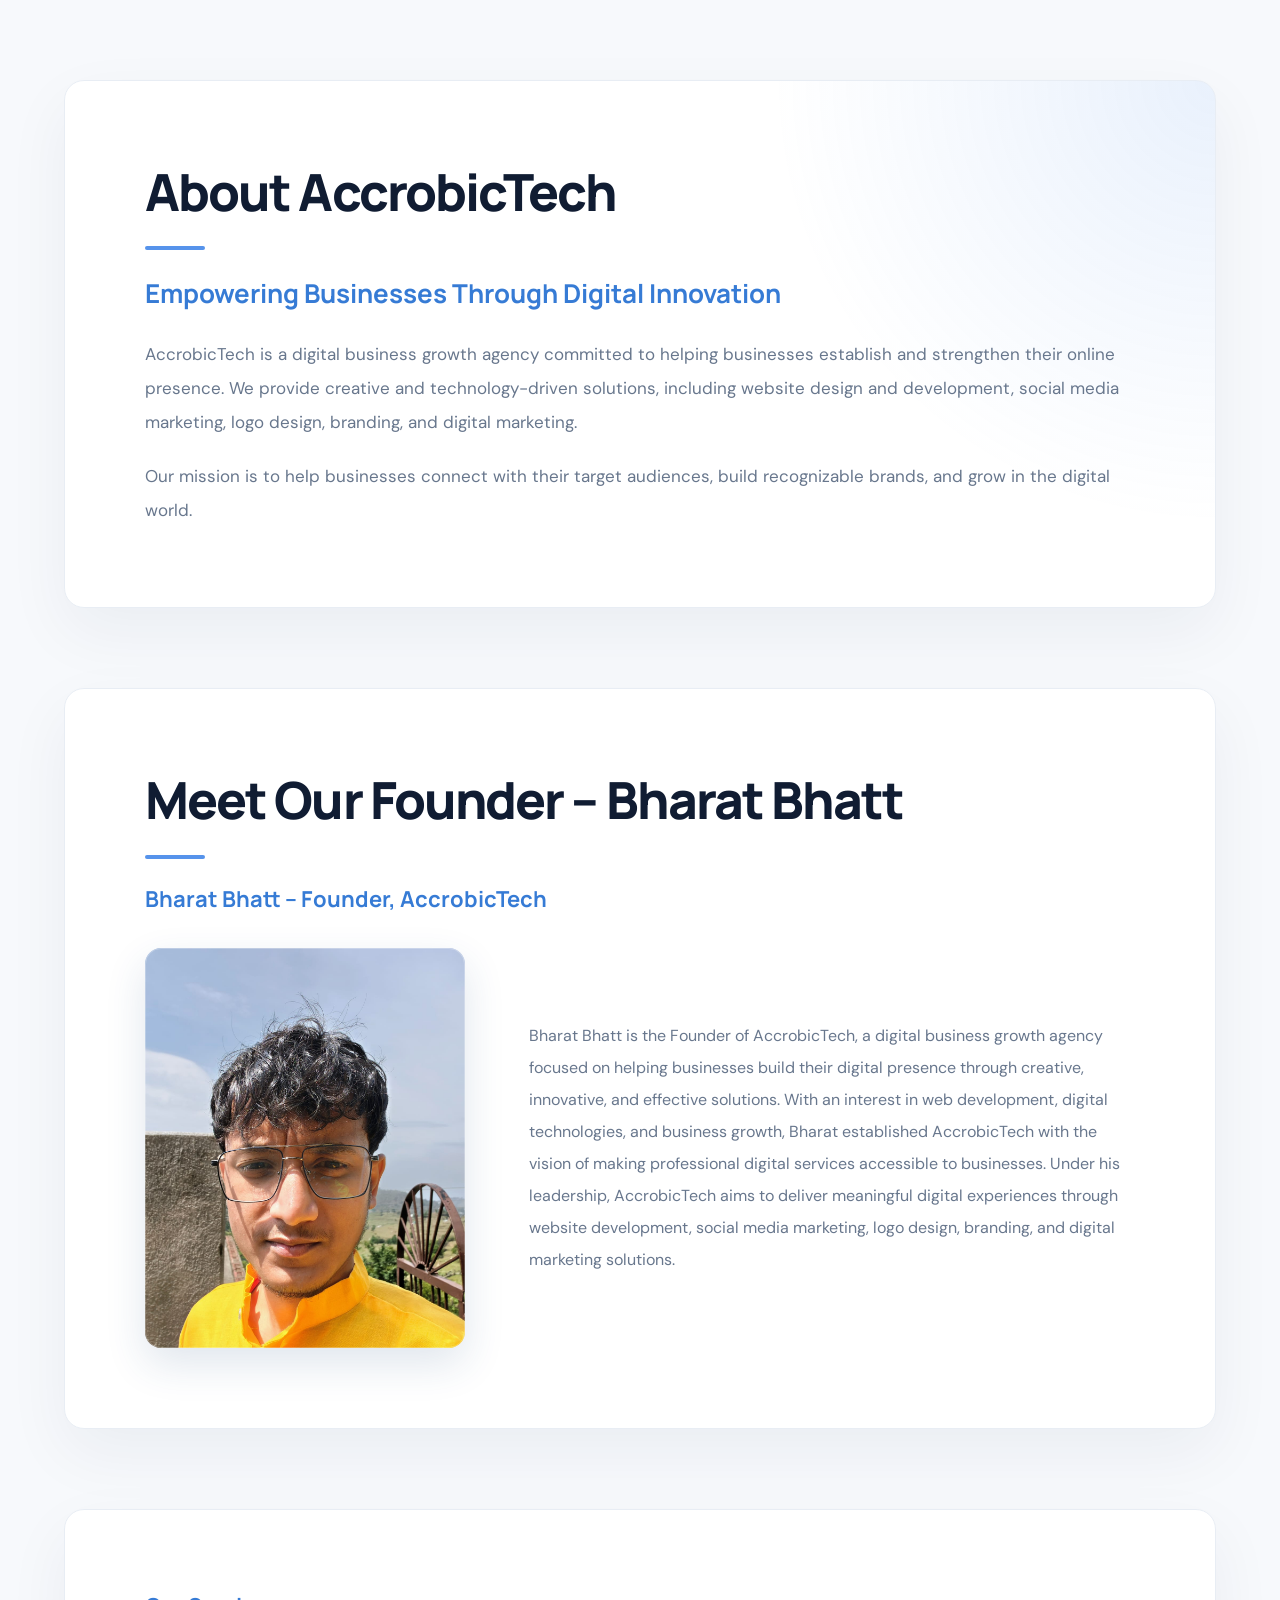
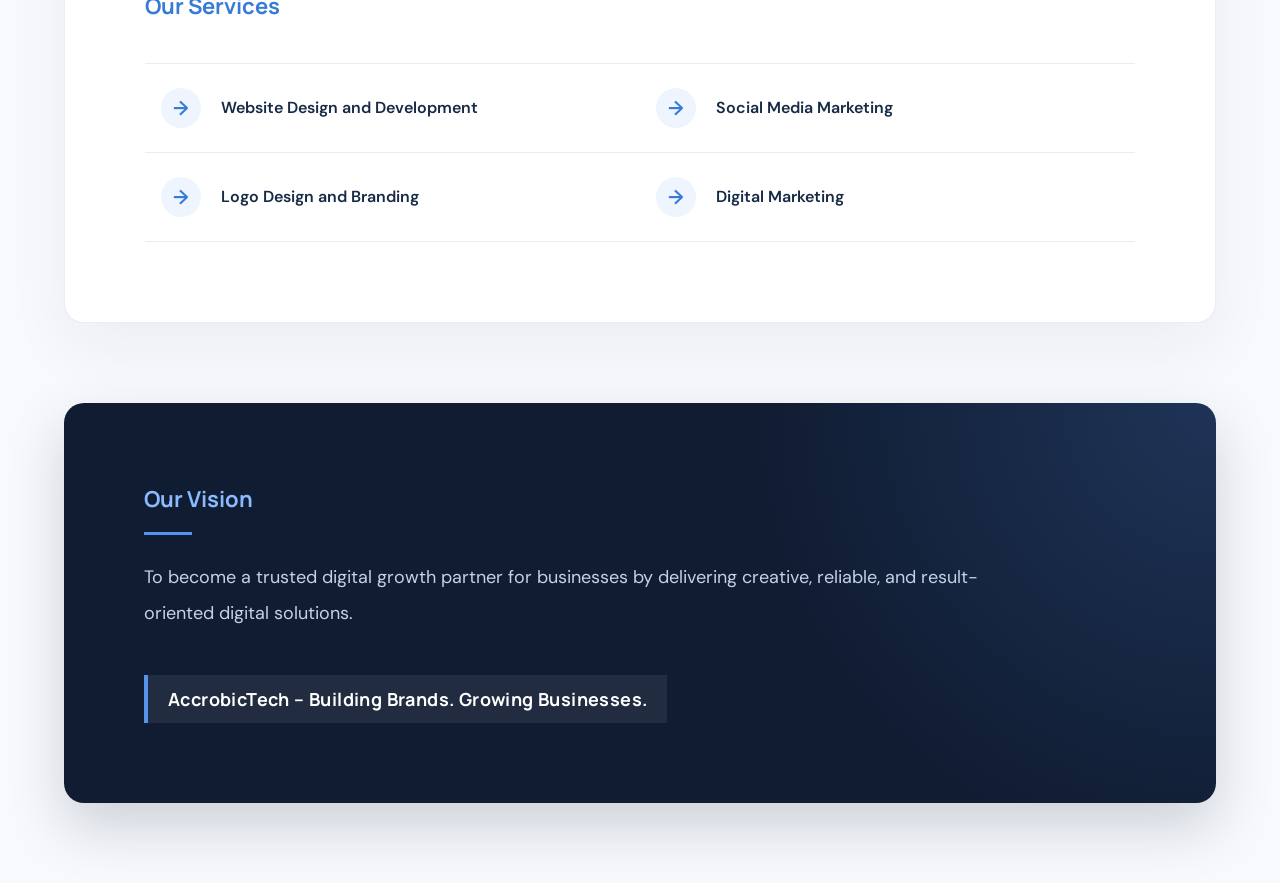
==== about.html @ ff1cafbf "go" ====
<!DOCTYPE html>
<html lang="en">

<head>
    <link rel="stylesheet" href="styles.css">
    <meta charset="UTF-8">
    <meta name="viewport" content="width=device-width, initial-scale=1.0">
    <title>About AccrobicTech | Founder Bharat Bhatt</title>

    <!-- SEO Meta Description -->
    <meta name="description"
        content="Learn about AccrobicTech, founded by Bharat Bhatt. We provide website design and development, social media marketing, logo design, branding and digital marketing services.">

    <!-- SEO Keywords -->
    <meta name="keywords"
        content="AccrobicTech, AccrobicTech Solutions, AccrobicTech Founder, Bharat Bhatt, Digital Marketing Agency, Website Designing, Social Media Marketing, Logo Design, Branding">

    <!-- Author -->
    <meta name="author" content="Bharat Bhatt">

    <!-- Canonical URL -->
    <link rel="canonical"
        href="https://www.accrobictech.in/about-us">

    <!-- Open Graph SEO -->
    <meta property="og:type" content="website">
    <meta property="og:title"
        content="About AccrobicTech | Founder Bharat Bhatt">
    <meta property="og:description"
        content="Discover AccrobicTech, a digital business growth agency founded by Bharat Bhatt.">
    <meta property="og:url"
        content="https://www.accrobictech.in/about-us">
    <meta property="og:site_name" content="AccrobicTech">
    <meta property="og:image"
        content="https://www.accrobictech.in/founders/bharat%20bhatt.jpeg">

    <!-- Google Fonts -->
    <link rel="preconnect" href="https://fonts.googleapis.com">
    <link rel="preconnect" href="https://fonts.gstatic.com" crossorigin>

    <!-- CSS -->
    <link rel="stylesheet" href="styles.css">

    <!-- Organization and Founder Structured Data -->
    <script type="application/ld+json">
    {
      "@context": "https://schema.org",
      "@graph": [
        {
          "@type": "Organization",
          "@id": "https://www.accrobictech.in/#organization",
          "name": "AccrobicTech",
          "url": "https://www.accrobictech.in/",
          "description": "AccrobicTech is a digital business growth agency offering website design and development, social media marketing, logo design, branding and digital marketing services.",
          "founder": {
            "@id": "https://www.accrobictech.in/about-us#bharat-bhatt"
          }
        },
        {
          "@type": "Person",
          "@id": "https://www.accrobictech.in/about-us#bharat-bhatt",
          "name": "Bharat Bhatt",
          "jobTitle": "Founder",
          "image": "https://www.accrobictech.in/founders/bharat%20bhatt.jpeg",
          "worksFor": {
            "@id": "https://www.accrobictech.in/#organization"
          },
          "url": "https://www.accrobictech.in/about-us"
        }
      ]
    }
    </script>
</head>

<body>
<section class="about-section" id="about">
    <div class="ab_acc">
        <h1>About AccrobicTech</h1>
        <h3>Empowering Businesses Through Digital Innovation</h3>
        <p>AccrobicTech is a digital business growth agency committed to helping businesses establish and strengthen
            their online presence. We provide creative and technology-driven solutions, including website design and
            development, social media marketing, logo design, branding, and digital marketing.</p>

           <p> Our mission is to help businesses connect with their target audiences, build recognizable brands, and grow
            in the digital world.</p>

    </div>
    <div class="ab_acc">
        <h1>Meet Our Founder – Bharat Bhatt</h1>
        <h3>Bharat Bhatt – Founder, AccrobicTech</h3>
        <div class="founder_img">
            <img src="founders/bharat bhatt.jpeg" alt="Bharat Bhatt">
        </div>
        <p>Bharat Bhatt is the Founder of AccrobicTech, a digital business growth agency focused on helping businesses
            build their digital presence through creative, innovative, and effective solutions.

            With an interest in web development, digital technologies, and business growth, Bharat established
            AccrobicTech with the vision of making professional digital services accessible to businesses.

            Under his leadership, AccrobicTech aims to deliver meaningful digital experiences through website
            development, social media marketing, logo design, branding, and digital marketing solutions.</p>
    </div>
    <div class="ab_acc">
        <h3>Our Services</h3>
        <ul>
            <li>Website Design and Development</li>
            <li>Social Media Marketing</li>
            <li>Logo Design and Branding</li>
            <li>Digital Marketing</li>
        </ul>
    </div>
    <div class="ab_acc">
        <h3>Our Vision</h3>
        <p>To become a trusted digital growth partner for businesses by delivering creative, reliable, and
            result-oriented digital solutions.</p>
        <strong>AccrobicTech – Building Brands. Growing Businesses.</strong>
    </div>
</section>
</body>

</html>
---- styles.css ----
/* ==========================================
   ACCROBIC TECH | PREMIUM ABOUT PAGE
   Brand Identity: #5693eb
========================================== */

@import url('https://fonts.googleapis.com/css2?family=DM+Sans:wght@400;500;600;700;800&family=Manrope:wght@400;500;600;700;800&display=swap');

:root {
    --brand: #5693eb;
    --brand-dark: #367bd5;
    --brand-soft: #eef5ff;

    --navy: #101c32;
    --heading: #172a45;
    --body: #68778d;

    --white: #ffffff;
    --surface: #f7f9fc;
    --border: #e8edf4;

    --shadow: 0 1.5rem 4rem rgba(16, 35, 65, 0.055);
}

* {
    margin: 0;
    padding: 0;
    box-sizing: border-box;
}

body {
    font-family: 'DM Sans', sans-serif;
    background: var(--surface);
    color: var(--heading);
    overflow-x: hidden;
}

/* ==========================================
   COMMON SECTION
========================================== */

.ab_acc {
    width: min(76rem, 90%);
    margin: 5rem auto;
    padding: 5rem;
    position: relative;
    background: var(--white);
    border: 0.0625rem solid var(--border);
    border-radius: 1.25rem;
    box-shadow: var(--shadow);
    overflow: hidden;

    animation: reveal 0.8s ease both;
}

/* ==========================================
   HEADINGS
========================================== */

.ab_acc h1 {
    font-family: 'Manrope', sans-serif;
    font-size: clamp(2rem, 4vw, 3.25rem);
    font-weight: 800;
    line-height: 1.2;
    letter-spacing: -0.12rem;
    color: var(--navy);
    margin-bottom: 1.5rem;
}

.ab_acc h1::after {
    content: "";
    display: block;
    width: 3.75rem;
    height: 0.25rem;
    margin-top: 1.5rem;
    background: var(--brand);
    border-radius: 2rem;
}

.ab_acc h3 {
    font-family: 'Manrope', sans-serif;
    font-size: 1.375rem;
    font-weight: 700;
    color: var(--brand-dark);
    line-height: 1.5;
    margin-bottom: 1.5rem;
}

/* ==========================================
   PARAGRAPHS
========================================== */

.ab_acc p {
    max-width: 64rem;
    font-size: 1.0625rem;
    line-height: 2;
    font-weight: 400;
    color: var(--body);
    margin-bottom: 1.25rem;
}

/* ==========================================
   ABOUT INTRO SECTION
========================================== */

.ab_acc:first-of-type {
    background:
        radial-gradient(
            circle at 100% 0%,
            rgba(86, 147, 235, 0.13),
            transparent 35%
        ),
        var(--white);
}

.ab_acc:first-of-type h3 {
    font-size: 1.625rem;
    max-width: 40rem;
    color: var(--brand-dark);
}

.ab_acc:first-of-type p:last-child {
    margin-bottom: 0;
}

/* ==========================================
   FOUNDER SECTION
========================================== */

.ab_acc:has(.founder_img) {
    display: grid;
    grid-template-columns: 20rem 1fr;
    column-gap: 4rem;
    align-items: center;
}

.ab_acc:has(.founder_img) h1,
.ab_acc:has(.founder_img) h3 {
    grid-column: 1 / -1;
}

.ab_acc:has(.founder_img) h3 {
    margin-bottom: 2rem;
}

/* Founder image */

.founder_img {
    width: 100%;
    height: 25rem;
    position: relative;
    margin: 0;
    overflow: hidden;

    border-radius: 1rem;
    background: var(--brand-soft);
    box-shadow: 0 1rem 2.5rem rgba(36, 75, 130, 0.14);
}

.founder_img::after {
    content: "";
    position: absolute;
    inset: 0;
    border: 0.0625rem solid rgba(255, 255, 255, 0.25);
    border-radius: inherit;
    pointer-events: none;
}

.founder_img img {
    width: 100%;
    height: 100%;
    display: block;
    object-fit: cover;
    object-position: center top;
    transition: transform 0.7s ease;
}

.founder_img:hover img {
    transform: scale(1.05);
}

/* Founder biography */

.ab_acc:has(.founder_img) p {
    margin: 0;
    font-size: 1rem;
    line-height: 2;
}

/* ==========================================
   SERVICES SECTION
========================================== */

.ab_acc:has(ul) {
    background: var(--white);
}

.ab_acc ul {
    display: grid;
    grid-template-columns: repeat(2, minmax(0, 1fr));
    gap: 0;
    list-style: none;
    margin-top: 2.5rem;
    border-top: 0.0625rem solid var(--border);
}

.ab_acc ul li {
    min-height: 5.5rem;
    padding: 1.5rem 1rem;

    display: flex;
    align-items: center;
    gap: 1.25rem;

    border-bottom: 0.0625rem solid var(--border);

    font-size: 1rem;
    font-weight: 600;
    color: var(--heading);

    transition: 0.3s ease;
}

.ab_acc ul li::before {
    content: "→";
    width: 2.5rem;
    height: 2.5rem;
    min-width: 2.5rem;

    display: grid;
    place-items: center;

    color: var(--brand-dark);
    background: var(--brand-soft);
    border-radius: 50%;

    font-size: 1.25rem;
    transition: 0.3s ease;
}

.ab_acc ul li:hover {
    color: var(--brand-dark);
    padding-left: 1.5rem;
}

.ab_acc ul li:hover::before {
    background: var(--brand);
    color: var(--white);
    transform: rotate(-45deg);
}

/* ==========================================
   VISION SECTION
========================================== */

.ab_acc:last-of-type {
    background:
        radial-gradient(
            circle at 100% 0%,
            rgba(86, 147, 235, 0.2),
            transparent 38%
        ),
        var(--navy);

    border: none;
    box-shadow: 0 1.5rem 3.5rem rgba(16, 28, 50, 0.18);
}

.ab_acc:last-of-type h3 {
    color: #8cbaff;
}

.ab_acc:last-of-type h3::after {
    content: "";
    display: block;
    width: 3rem;
    height: 0.1875rem;
    background: var(--brand);
    margin-top: 1rem;
}

.ab_acc:last-of-type p {
    color: #c5d2e5;
    font-size: 1.125rem;
    max-width: 55rem;
}

.ab_acc:last-of-type strong {
    display: inline-block;
    margin-top: 1.5rem;

    color: var(--white);
    font-family: 'Manrope', sans-serif;
    font-size: 1.125rem;
    font-weight: 700;
    letter-spacing: 0.025rem;

    border-left: 0.25rem solid var(--brand);
    padding: 0.75rem 1.25rem;
    background: rgba(255, 255, 255, 0.07);
}

/* ==========================================
   ANIMATION
========================================== */

@keyframes reveal {
    from {
        opacity: 0;
        transform: translateY(1.5rem);
    }

    to {
        opacity: 1;
        transform: translateY(0);
    }
}

/* ==========================================
   TABLET
========================================== */

@media (max-width: 64rem) {

    .ab_acc {
        padding: 3.5rem;
        margin: 3.5rem auto;
    }

    .ab_acc:has(.founder_img) {
        grid-template-columns: 16rem 1fr;
        gap: 2.5rem;
    }

    .founder_img {
        height: 22rem;
    }
}

/* ==========================================
   MOBILE
========================================== */

@media (max-width: 48rem) {

    .ab_acc {
        width: 92%;
        padding: 2.5rem 2rem;
        margin: 2.5rem auto;
        border-radius: 1rem;
    }

    .ab_acc h1 {
        font-size: 2rem;
        letter-spacing: -0.06rem;
    }

    .ab_acc h3 {
        font-size: 1.2rem;
    }

    .ab_acc p {
        font-size: 0.95rem;
        line-height: 1.85;
    }

    .ab_acc:has(.founder_img) {
        grid-template-columns: 1fr;
        gap: 1.5rem;
    }

    .ab_acc:has(.founder_img) h1,
    .ab_acc:has(.founder_img) h3 {
        grid-column: 1;
    }

    .founder_img {
        width: min(20rem, 100%);
        height: 22rem;
        margin: 0 auto;
    }

    .ab_acc ul {
        grid-template-columns: 1fr;
    }
}

/* ==========================================
   SMALL MOBILE
========================================== */

@media (max-width: 30rem) {

    .ab_acc {
        width: 94%;
        padding: 2rem 1.25rem;
        margin: 1.75rem auto;
    }

    .ab_acc h1 {
        font-size: 1.7rem;
    }

    .ab_acc h3 {
        font-size: 1.05rem;
    }

    .ab_acc p {
        font-size: 0.9rem;
    }

    .founder_img {
        height: 19rem;
    }

    .ab_acc ul li {
        font-size: 0.9rem;
        padding: 1rem 0.5rem;
    }

    .ab_acc:last-of-type strong {
        font-size: 0.95rem;
    }
}

/* ==========================================
   ACCESSIBILITY
========================================== */

@media (prefers-reduced-motion: reduce) {
    *,
    *::before,
    *::after {
        animation: none !important;
        transition: none !important;
    }
}
---- styles.css ----
/* ==========================================
   ACCROBIC TECH | PREMIUM ABOUT PAGE
   Brand Identity: #5693eb
========================================== */

@import url('https://fonts.googleapis.com/css2?family=DM+Sans:wght@400;500;600;700;800&family=Manrope:wght@400;500;600;700;800&display=swap');

:root {
    --brand: #5693eb;
    --brand-dark: #367bd5;
    --brand-soft: #eef5ff;

    --navy: #101c32;
    --heading: #172a45;
    --body: #68778d;

    --white: #ffffff;
    --surface: #f7f9fc;
    --border: #e8edf4;

    --shadow: 0 1.5rem 4rem rgba(16, 35, 65, 0.055);
}

* {
    margin: 0;
    padding: 0;
    box-sizing: border-box;
}

body {
    font-family: 'DM Sans', sans-serif;
    background: var(--surface);
    color: var(--heading);
    overflow-x: hidden;
}

/* ==========================================
   COMMON SECTION
========================================== */

.ab_acc {
    width: min(76rem, 90%);
    margin: 5rem auto;
    padding: 5rem;
    position: relative;
    background: var(--white);
    border: 0.0625rem solid var(--border);
    border-radius: 1.25rem;
    box-shadow: var(--shadow);
    overflow: hidden;

    animation: reveal 0.8s ease both;
}

/* ==========================================
   HEADINGS
========================================== */

.ab_acc h1 {
    font-family: 'Manrope', sans-serif;
    font-size: clamp(2rem, 4vw, 3.25rem);
    font-weight: 800;
    line-height: 1.2;
    letter-spacing: -0.12rem;
    color: var(--navy);
    margin-bottom: 1.5rem;
}

.ab_acc h1::after {
    content: "";
    display: block;
    width: 3.75rem;
    height: 0.25rem;
    margin-top: 1.5rem;
    background: var(--brand);
    border-radius: 2rem;
}

.ab_acc h3 {
    font-family: 'Manrope', sans-serif;
    font-size: 1.375rem;
    font-weight: 700;
    color: var(--brand-dark);
    line-height: 1.5;
    margin-bottom: 1.5rem;
}

/* ==========================================
   PARAGRAPHS
========================================== */

.ab_acc p {
    max-width: 64rem;
    font-size: 1.0625rem;
    line-height: 2;
    font-weight: 400;
    color: var(--body);
    margin-bottom: 1.25rem;
}

/* ==========================================
   ABOUT INTRO SECTION
========================================== */

.ab_acc:first-of-type {
    background:
        radial-gradient(
            circle at 100% 0%,
            rgba(86, 147, 235, 0.13),
            transparent 35%
        ),
        var(--white);
}

.ab_acc:first-of-type h3 {
    font-size: 1.625rem;
    max-width: 40rem;
    color: var(--brand-dark);
}

.ab_acc:first-of-type p:last-child {
    margin-bottom: 0;
}

/* ==========================================
   FOUNDER SECTION
========================================== */

.ab_acc:has(.founder_img) {
    display: grid;
    grid-template-columns: 20rem 1fr;
    column-gap: 4rem;
    align-items: center;
}

.ab_acc:has(.founder_img) h1,
.ab_acc:has(.founder_img) h3 {
    grid-column: 1 / -1;
}

.ab_acc:has(.founder_img) h3 {
    margin-bottom: 2rem;
}

/* Founder image */

.founder_img {
    width: 100%;
    height: 25rem;
    position: relative;
    margin: 0;
    overflow: hidden;

    border-radius: 1rem;
    background: var(--brand-soft);
    box-shadow: 0 1rem 2.5rem rgba(36, 75, 130, 0.14);
}

.founder_img::after {
    content: "";
    position: absolute;
    inset: 0;
    border: 0.0625rem solid rgba(255, 255, 255, 0.25);
    border-radius: inherit;
    pointer-events: none;
}

.founder_img img {
    width: 100%;
    height: 100%;
    display: block;
    object-fit: cover;
    object-position: center top;
    transition: transform 0.7s ease;
}

.founder_img:hover img {
    transform: scale(1.05);
}

/* Founder biography */

.ab_acc:has(.founder_img) p {
    margin: 0;
    font-size: 1rem;
    line-height: 2;
}

/* ==========================================
   SERVICES SECTION
========================================== */

.ab_acc:has(ul) {
    background: var(--white);
}

.ab_acc ul {
    display: grid;
    grid-template-columns: repeat(2, minmax(0, 1fr));
    gap: 0;
    list-style: none;
    margin-top: 2.5rem;
    border-top: 0.0625rem solid var(--border);
}

.ab_acc ul li {
    min-height: 5.5rem;
    padding: 1.5rem 1rem;

    display: flex;
    align-items: center;
    gap: 1.25rem;

    border-bottom: 0.0625rem solid var(--border);

    font-size: 1rem;
    font-weight: 600;
    color: var(--heading);

    transition: 0.3s ease;
}

.ab_acc ul li::before {
    content: "→";
    width: 2.5rem;
    height: 2.5rem;
    min-width: 2.5rem;

    display: grid;
    place-items: center;

    color: var(--brand-dark);
    background: var(--brand-soft);
    border-radius: 50%;

    font-size: 1.25rem;
    transition: 0.3s ease;
}

.ab_acc ul li:hover {
    color: var(--brand-dark);
    padding-left: 1.5rem;
}

.ab_acc ul li:hover::before {
    background: var(--brand);
    color: var(--white);
    transform: rotate(-45deg);
}

/* ==========================================
   VISION SECTION
========================================== */

.ab_acc:last-of-type {
    background:
        radial-gradient(
            circle at 100% 0%,
            rgba(86, 147, 235, 0.2),
            transparent 38%
        ),
        var(--navy);

    border: none;
    box-shadow: 0 1.5rem 3.5rem rgba(16, 28, 50, 0.18);
}

.ab_acc:last-of-type h3 {
    color: #8cbaff;
}

.ab_acc:last-of-type h3::after {
    content: "";
    display: block;
    width: 3rem;
    height: 0.1875rem;
    background: var(--brand);
    margin-top: 1rem;
}

.ab_acc:last-of-type p {
    color: #c5d2e5;
    font-size: 1.125rem;
    max-width: 55rem;
}

.ab_acc:last-of-type strong {
    display: inline-block;
    margin-top: 1.5rem;

    color: var(--white);
    font-family: 'Manrope', sans-serif;
    font-size: 1.125rem;
    font-weight: 700;
    letter-spacing: 0.025rem;

    border-left: 0.25rem solid var(--brand);
    padding: 0.75rem 1.25rem;
    background: rgba(255, 255, 255, 0.07);
}

/* ==========================================
   ANIMATION
========================================== */

@keyframes reveal {
    from {
        opacity: 0;
        transform: translateY(1.5rem);
    }

    to {
        opacity: 1;
        transform: translateY(0);
    }
}

/* ==========================================
   TABLET
========================================== */

@media (max-width: 64rem) {

    .ab_acc {
        padding: 3.5rem;
        margin: 3.5rem auto;
    }

    .ab_acc:has(.founder_img) {
        grid-template-columns: 16rem 1fr;
        gap: 2.5rem;
    }

    .founder_img {
        height: 22rem;
    }
}

/* ==========================================
   MOBILE
========================================== */

@media (max-width: 48rem) {

    .ab_acc {
        width: 92%;
        padding: 2.5rem 2rem;
        margin: 2.5rem auto;
        border-radius: 1rem;
    }

    .ab_acc h1 {
        font-size: 2rem;
        letter-spacing: -0.06rem;
    }

    .ab_acc h3 {
        font-size: 1.2rem;
    }

    .ab_acc p {
        font-size: 0.95rem;
        line-height: 1.85;
    }

    .ab_acc:has(.founder_img) {
        grid-template-columns: 1fr;
        gap: 1.5rem;
    }

    .ab_acc:has(.founder_img) h1,
    .ab_acc:has(.founder_img) h3 {
        grid-column: 1;
    }

    .founder_img {
        width: min(20rem, 100%);
        height: 22rem;
        margin: 0 auto;
    }

    .ab_acc ul {
        grid-template-columns: 1fr;
    }
}

/* ==========================================
   SMALL MOBILE
========================================== */

@media (max-width: 30rem) {

    .ab_acc {
        width: 94%;
        padding: 2rem 1.25rem;
        margin: 1.75rem auto;
    }

    .ab_acc h1 {
        font-size: 1.7rem;
    }

    .ab_acc h3 {
        font-size: 1.05rem;
    }

    .ab_acc p {
        font-size: 0.9rem;
    }

    .founder_img {
        height: 19rem;
    }

    .ab_acc ul li {
        font-size: 0.9rem;
        padding: 1rem 0.5rem;
    }

    .ab_acc:last-of-type strong {
        font-size: 0.95rem;
    }
}

/* ==========================================
   ACCESSIBILITY
========================================== */

@media (prefers-reduced-motion: reduce) {
    *,
    *::before,
    *::after {
        animation: none !important;
        transition: none !important;
    }
}
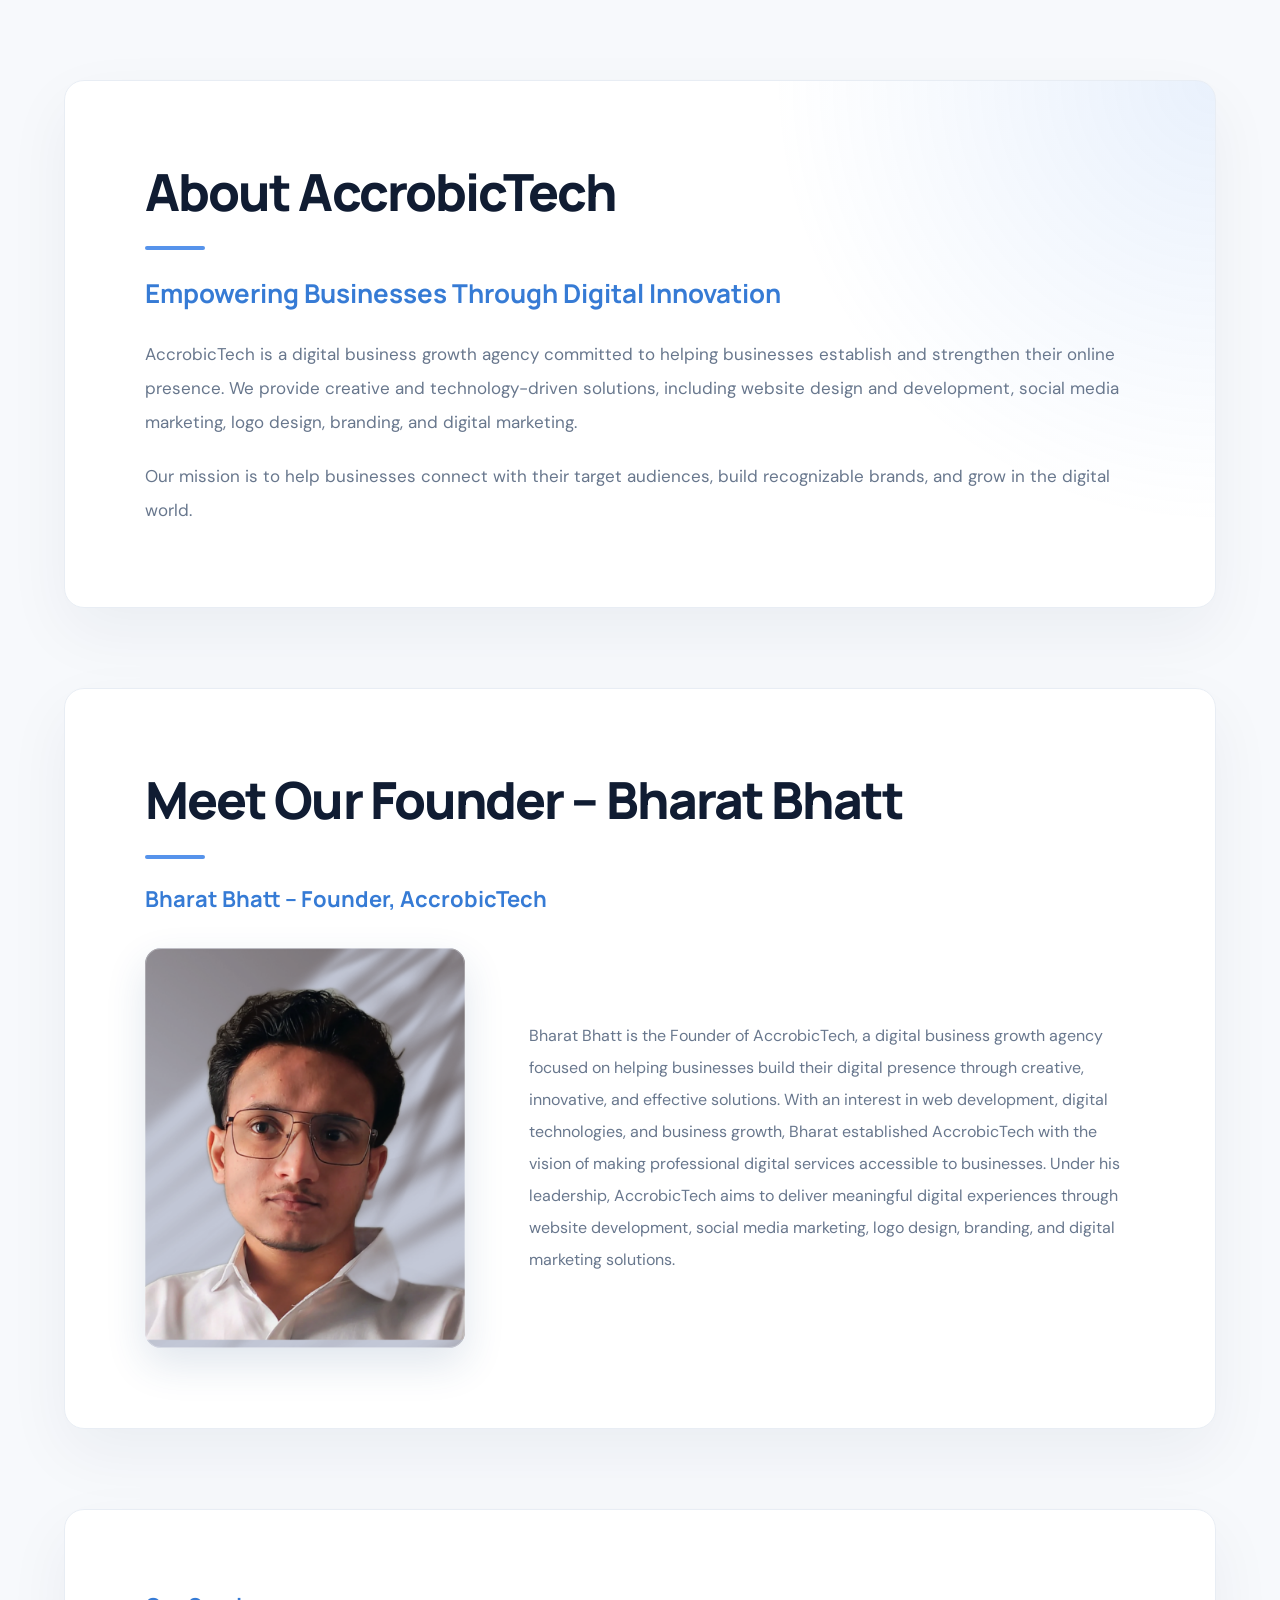
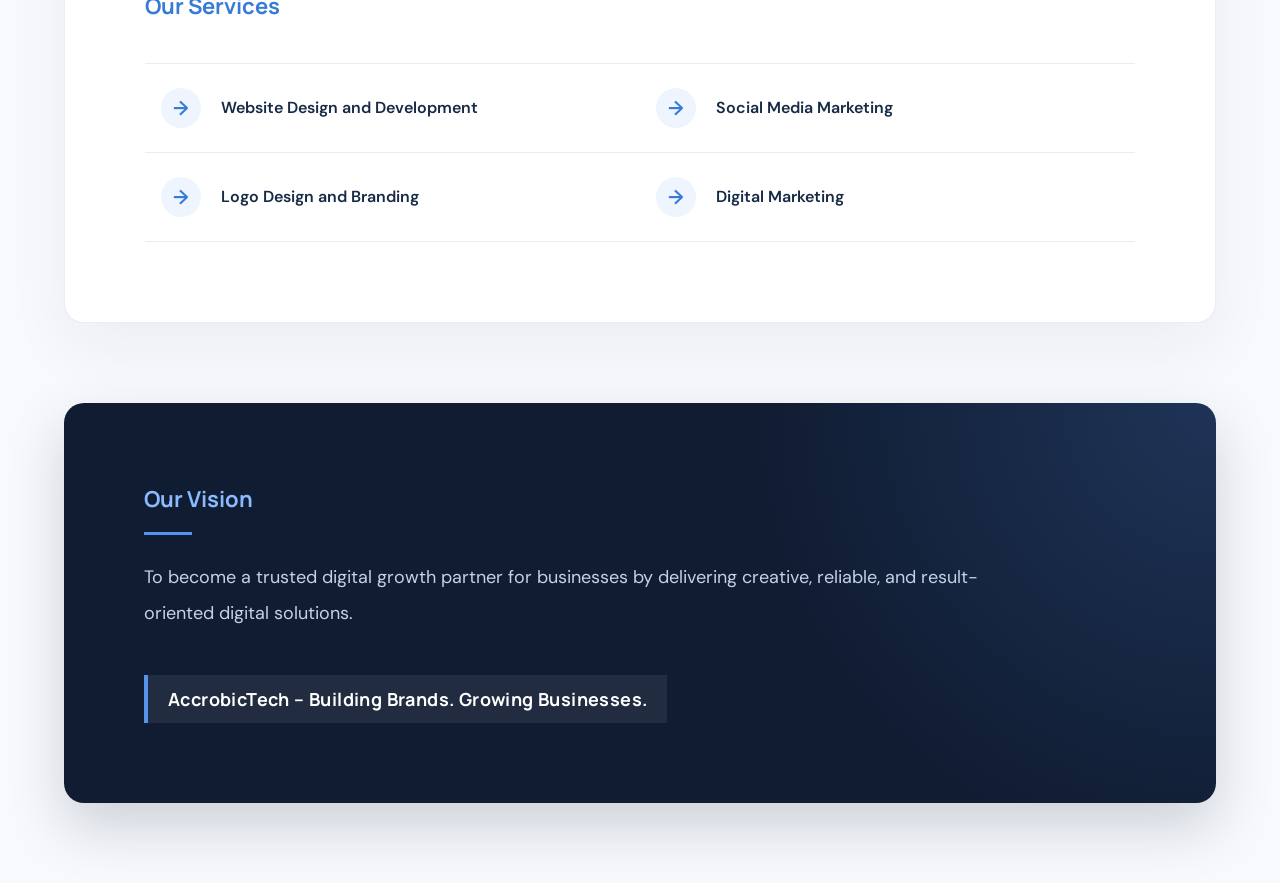
==== commit e6d559c6: "go" ====
--- a/about.html
+++ b/about.html
@@ -19,20 +19,16 @@
     <meta name="author" content="Bharat Bhatt">
 
     <!-- Canonical URL -->
-    <link rel="canonical"
-        href="https://www.accrobictech.in/about-us">
+    <link rel="canonical" href="https://www.accrobictech.in/about-us">
 
     <!-- Open Graph SEO -->
     <meta property="og:type" content="website">
-    <meta property="og:title"
-        content="About AccrobicTech | Founder Bharat Bhatt">
+    <meta property="og:title" content="About Us | Founder - Bharat Bhatt">
     <meta property="og:description"
         content="Discover AccrobicTech, a digital business growth agency founded by Bharat Bhatt.">
-    <meta property="og:url"
-        content="https://www.accrobictech.in/about-us">
+    <meta property="og:url" content="https://www.accrobictech.in/about-us">
     <meta property="og:site_name" content="AccrobicTech">
-    <meta property="og:image"
-        content="https://www.accrobictech.in/founders/bharat%20bhatt.jpeg">
+    <meta property="og:image" content="https://www.accrobictech.in/founders/bharat%20bhatt.jpeg">
 
     <!-- Google Fonts -->
     <link rel="preconnect" href="https://fonts.googleapis.com">
@@ -73,49 +69,54 @@
 </head>
 
 <body>
-<section class="about-section" id="about">
-    <div class="ab_acc">
-        <h1>About AccrobicTech</h1>
-        <h3>Empowering Businesses Through Digital Innovation</h3>
-        <p>AccrobicTech is a digital business growth agency committed to helping businesses establish and strengthen
-            their online presence. We provide creative and technology-driven solutions, including website design and
-            development, social media marketing, logo design, branding, and digital marketing.</p>
+    <section class="about-section" id="about">
+        <div class="ab_acc">
+            <h1>About AccrobicTech</h1>
+            <h3>Empowering Businesses Through Digital Innovation</h3>
+            <p>AccrobicTech is a digital business growth agency committed to helping businesses establish and strengthen
+                their online presence. We provide creative and technology-driven solutions, including website design and
+                development, social media marketing, logo design, branding, and digital marketing.</p>
 
-           <p> Our mission is to help businesses connect with their target audiences, build recognizable brands, and grow
-            in the digital world.</p>
+            <p> Our mission is to help businesses connect with their target audiences, build recognizable brands, and
+                grow
+                in the digital world.</p>
 
-    </div>
-    <div class="ab_acc">
-        <h1>Meet Our Founder – Bharat Bhatt</h1>
-        <h3>Bharat Bhatt – Founder, AccrobicTech</h3>
-        <div class="founder_img">
-            <img src="founders/bharat bhatt.jpeg" alt="Bharat Bhatt">
         </div>
-        <p>Bharat Bhatt is the Founder of AccrobicTech, a digital business growth agency focused on helping businesses
-            build their digital presence through creative, innovative, and effective solutions.
+        <div class="ab_acc">
+            <h1>Meet Our Founder – Bharat Bhatt</h1>
+            <h3>Bharat Bhatt – Founder, AccrobicTech</h3>
+            <div class="founder_img">
+                <img src="founders/Founder.png" alt="Bharat Bhatt">
+            </div>
+            <p>Bharat Bhatt is the Founder of AccrobicTech, a digital business growth agency focused on helping
+                businesses
+                build their digital presence through creative, innovative, and effective solutions.
 
-            With an interest in web development, digital technologies, and business growth, Bharat established
-            AccrobicTech with the vision of making professional digital services accessible to businesses.
+                With an interest in web development, digital technologies, and business growth, Bharat established
+                AccrobicTech with the vision of making professional digital services accessible to businesses.
 
-            Under his leadership, AccrobicTech aims to deliver meaningful digital experiences through website
-            development, social media marketing, logo design, branding, and digital marketing solutions.</p>
-    </div>
-    <div class="ab_acc">
-        <h3>Our Services</h3>
-        <ul>
-            <li>Website Design and Development</li>
-            <li>Social Media Marketing</li>
-            <li>Logo Design and Branding</li>
-            <li>Digital Marketing</li>
-        </ul>
-    </div>
-    <div class="ab_acc">
-        <h3>Our Vision</h3>
-        <p>To become a trusted digital growth partner for businesses by delivering creative, reliable, and
-            result-oriented digital solutions.</p>
-        <strong>AccrobicTech – Building Brands. Growing Businesses.</strong>
-    </div>
-</section>
+                Under his leadership, AccrobicTech aims to deliver meaningful digital experiences through website
+                development, social media marketing, logo design, branding, and digital marketing solutions.</p>
+        </div>
+        <div class="ab_acc">
+            <h3>Our Services</h3>
+            <ul>
+                <li>Website Design and Development</li>
+                <li>Social Media Marketing</li>
+                <li>Logo Design and Branding</li>
+                <li>Digital Marketing</li>
+            </ul>
+            <!-- <a href="https://www.seobility.net/en/seocheck/check?url=https%3A%2F%2Fwww.accrobictech.in%2F"><img
+                    src="https://app.seobility.net/widget/widget.png?url=https%3A%2F%2Fwww.accrobictech.in%2F"
+                    alt="Seobility Score for accrobictech.in"></a> -->
+        </div>
+        <div class="ab_acc">
+            <h3>Our Vision</h3>
+            <p>To become a trusted digital growth partner for businesses by delivering creative, reliable, and
+                result-oriented digital solutions.</p>
+            <strong>AccrobicTech – Building Brands. Growing Businesses.</strong>
+        </div>
+    </section>
 </body>
 
 </html>
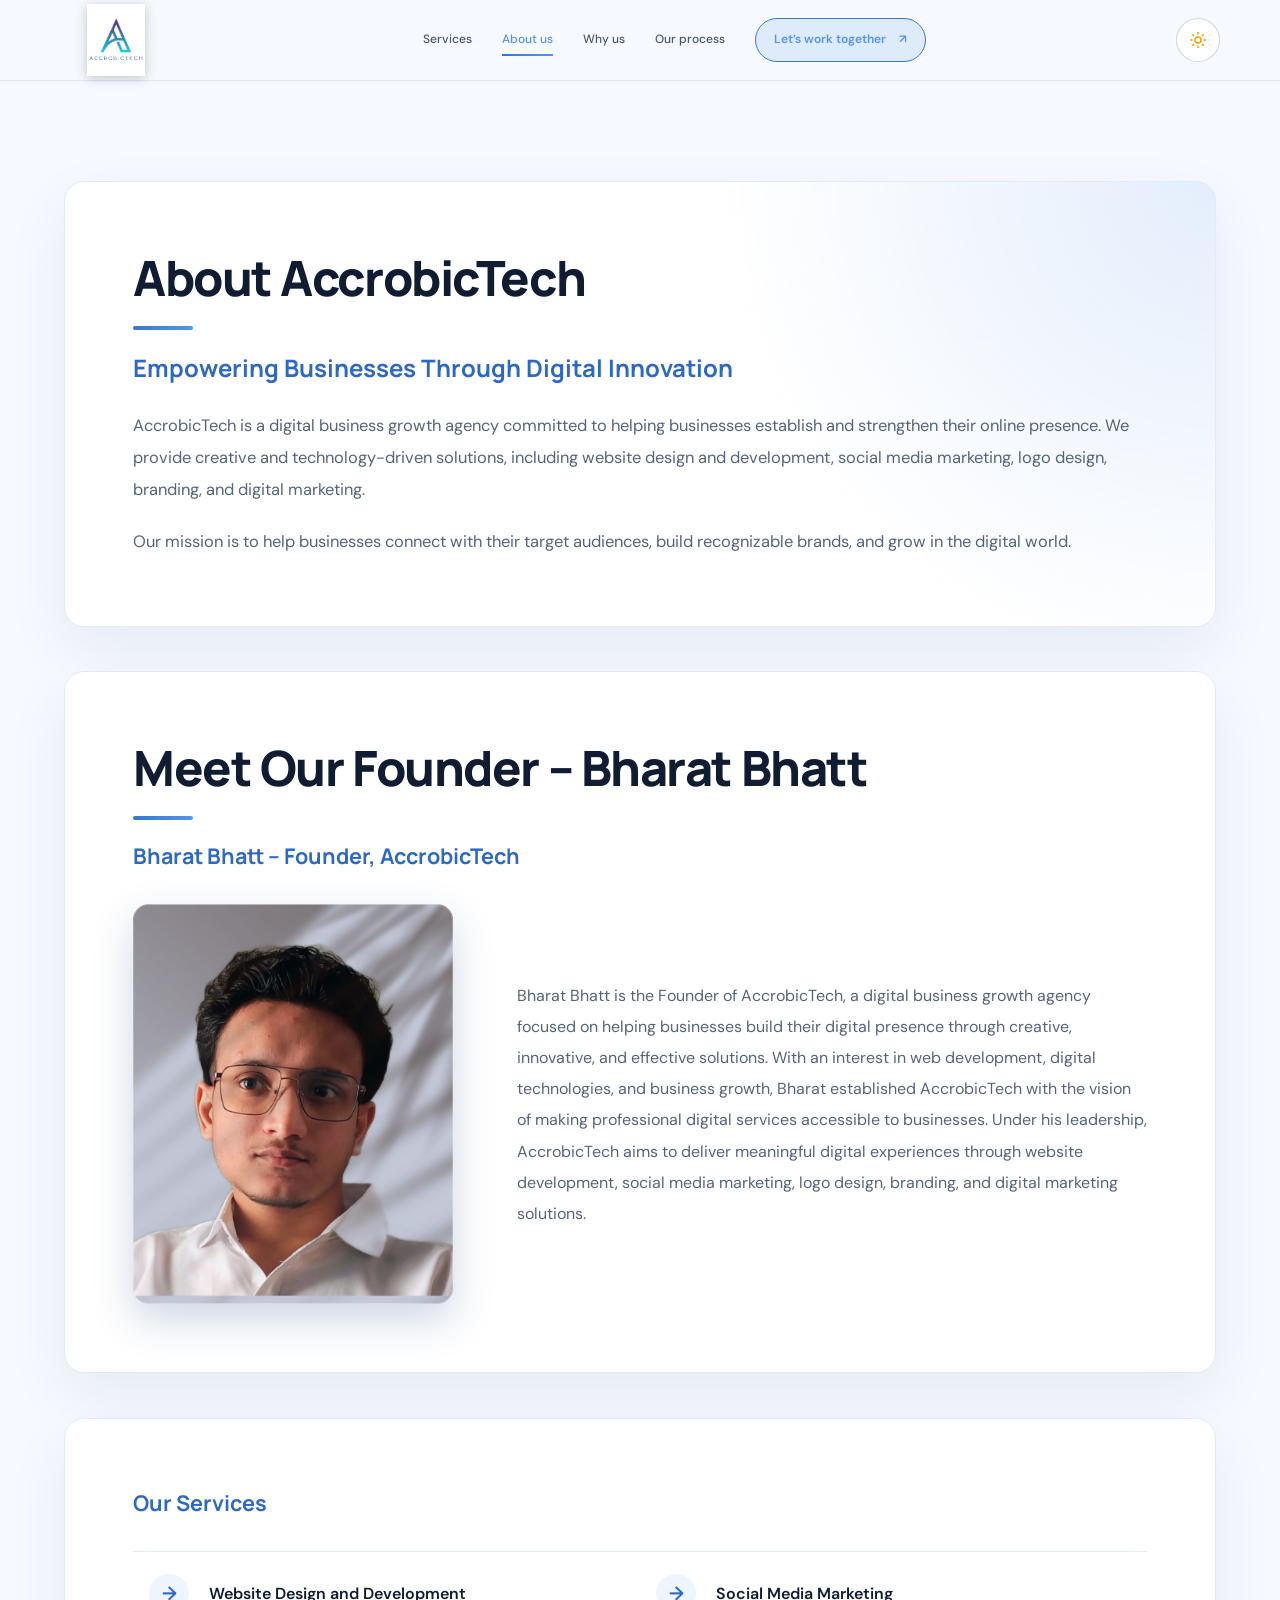
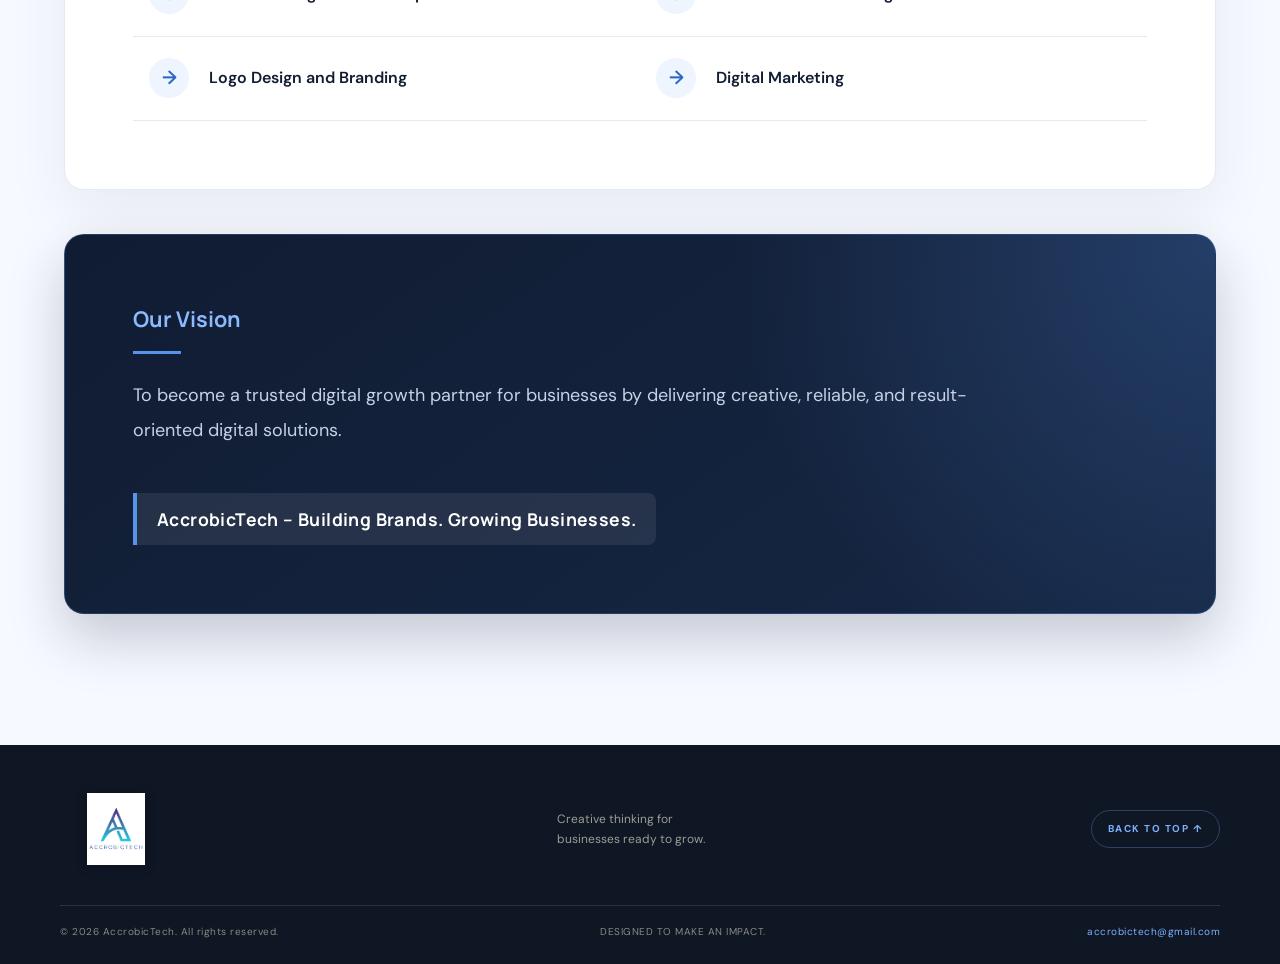
==== commit d775adfa: "Added some transition effects" ====
--- a/about.html
+++ b/about.html
@@ -1,11 +1,22 @@
 <!DOCTYPE html>
-<html lang="en">
+<html lang="en" data-theme="dark">
 
 <head>
-    <link rel="stylesheet" href="styles.css">
+    <script>
+        (function () {
+            try {
+                var saved = localStorage.getItem('accrobic-theme');
+                var theme = saved === 'light' || saved === 'dark'
+                    ? saved
+                    : (window.matchMedia && window.matchMedia('(prefers-color-scheme: light)').matches ? 'light' : 'dark');
+                document.documentElement.setAttribute('data-theme', theme);
+            } catch (e) {}
+        })();
+    </script>
     <meta charset="UTF-8">
     <meta name="viewport" content="width=device-width, initial-scale=1.0">
     <title>About AccrobicTech | Founder Bharat Bhatt</title>
+    <link rel="icon" type="image/png" href="assets/accrobictech-logo.png">
 
     <!-- SEO Meta Description -->
     <meta name="description"
@@ -33,8 +44,12 @@
     <!-- Google Fonts -->
     <link rel="preconnect" href="https://fonts.googleapis.com">
     <link rel="preconnect" href="https://fonts.gstatic.com" crossorigin>
+    <link
+        href="https://fonts.googleapis.com/css2?family=DM+Sans:wght@400;500;600;700&family=Manrope:wght@400;500;600;700;800&display=swap"
+        rel="stylesheet">
 
     <!-- CSS -->
+    <link rel="stylesheet" href="style.css">
     <link rel="stylesheet" href="styles.css">
 
     <!-- Organization and Founder Structured Data -->
@@ -68,55 +83,110 @@
     </script>
 </head>
 
-<body>
-    <section class="about-section" id="about">
-        <div class="ab_acc">
-            <h1>About AccrobicTech</h1>
-            <h3>Empowering Businesses Through Digital Innovation</h3>
-            <p>AccrobicTech is a digital business growth agency committed to helping businesses establish and strengthen
-                their online presence. We provide creative and technology-driven solutions, including website design and
-                development, social media marketing, logo design, branding, and digital marketing.</p>
+<body id="top">
+    <div class="scroll-progress" aria-hidden="true"></div>
 
-            <p> Our mission is to help businesses connect with their target audiences, build recognizable brands, and
-                grow
-                in the digital world.</p>
+    <header class="site-header">
+        <nav class="nav container" aria-label="Main navigation">
+            <a class="brand" href="index.html#home" aria-label="AccrobicTech home">
+                <img class="brand-logo" src="assets/accrobictech-logo.png" alt="AccrobicTech official logo">
+            </a>
 
+            <div class="nav-links">
+                <a href="index.html#services">Services</a>
+                <a href="about.html#about" class="active">About us</a>
+                <a href="index.html#work">Why us</a>
+                <a href="index.html#process">Our process</a>
+                <a class="nav-cta" href="index.html#contact">Let’s work together <span>↗</span></a>
+            </div>
+
+            <div class="nav-actions">
+                <button class="theme-toggle" id="theme-toggle" type="button" aria-label="Switch to light mode"
+                    title="Toggle dark/light mode">
+                    <svg class="icon-sun" viewBox="0 0 24 24" fill="none" stroke="currentColor" stroke-width="2"
+                        stroke-linecap="round" stroke-linejoin="round" aria-hidden="true">
+                        <circle cx="12" cy="12" r="4"></circle>
+                        <path
+                            d="M12 2v2M12 20v2M4.93 4.93l1.41 1.41M17.66 17.66l1.41 1.41M2 12h2M20 12h2M6.34 17.66l-1.41 1.41M19.07 4.93l-1.41 1.41">
+                        </path>
+                    </svg>
+                    <svg class="icon-moon" viewBox="0 0 24 24" fill="none" stroke="currentColor" stroke-width="2"
+                        stroke-linecap="round" stroke-linejoin="round" aria-hidden="true">
+                        <path d="M21 12.79A9 9 0 1 1 11.21 3 7 7 0 0 0 21 12.79z"></path>
+                    </svg>
+                </button>
+                <button class="menu-toggle" aria-label="Toggle navigation" aria-expanded="false">
+                    <span></span><span></span>
+                </button>
+            </div>
+        </nav>
+    </header>
+
+    <main>
+        <section class="about-section" id="about">
+            <div class="ab_acc" data-reveal>
+                <h1>About AccrobicTech</h1>
+                <h3>Empowering Businesses Through Digital Innovation</h3>
+                <p>AccrobicTech is a digital business growth agency committed to helping businesses establish and
+                    strengthen their online presence. We provide creative and technology-driven solutions, including
+                    website design and development, social media marketing, logo design, branding, and digital
+                    marketing.</p>
+
+                <p>Our mission is to help businesses connect with their target audiences, build recognizable brands, and
+                    grow in the digital world.</p>
+            </div>
+
+            <div class="ab_acc" data-reveal>
+                <h1>Meet Our Founder – Bharat Bhatt</h1>
+                <h3>Bharat Bhatt – Founder, AccrobicTech</h3>
+                <div class="founder_img">
+                    <img src="founders/Founder.png" alt="Bharat Bhatt">
+                </div>
+                <p>Bharat Bhatt is the Founder of AccrobicTech, a digital business growth agency focused on helping
+                    businesses build their digital presence through creative, innovative, and effective solutions.
+
+                    With an interest in web development, digital technologies, and business growth, Bharat established
+                    AccrobicTech with the vision of making professional digital services accessible to businesses.
+
+                    Under his leadership, AccrobicTech aims to deliver meaningful digital experiences through website
+                    development, social media marketing, logo design, branding, and digital marketing solutions.</p>
+            </div>
+
+            <div class="ab_acc" data-reveal>
+                <h3>Our Services</h3>
+                <ul>
+                    <li>Website Design and Development</li>
+                    <li>Social Media Marketing</li>
+                    <li>Logo Design and Branding</li>
+                    <li>Digital Marketing</li>
+                </ul>
+            </div>
+
+            <div class="ab_acc" data-reveal="scale-up">
+                <h3>Our Vision</h3>
+                <p>To become a trusted digital growth partner for businesses by delivering creative, reliable, and
+                    result-oriented digital solutions.</p>
+                <strong>AccrobicTech – Building Brands. Growing Businesses.</strong>
+            </div>
+        </section>
+    </main>
+
+    <footer class="footer">
+        <div class="container footer-top">
+            <a class="brand footer-brand" href="index.html#home">
+                <img class="brand-logo" src="assets/accrobictech-logo.png" alt="AccrobicTech official logo">
+            </a>
+            <p>Creative thinking for<br>businesses ready to grow.</p>
+            <a class="back-top" href="#top">BACK TO TOP ↑</a>
         </div>
-        <div class="ab_acc">
-            <h1>Meet Our Founder – Bharat Bhatt</h1>
-            <h3>Bharat Bhatt – Founder, AccrobicTech</h3>
-            <div class="founder_img">
-                <img src="founders/Founder.png" alt="Bharat Bhatt">
-            </div>
-            <p>Bharat Bhatt is the Founder of AccrobicTech, a digital business growth agency focused on helping
-                businesses
-                build their digital presence through creative, innovative, and effective solutions.
+        <div class="container footer-bottom">
+            <span>© <span id="year"></span> AccrobicTech. All rights reserved.</span>
+            <span>DESIGNED TO MAKE AN IMPACT.</span>
+            <a href="mailto:accrobictech@gmail.com">accrobictech@gmail.com</a>
+        </div>
+    </footer>
 
-                With an interest in web development, digital technologies, and business growth, Bharat established
-                AccrobicTech with the vision of making professional digital services accessible to businesses.
-
-                Under his leadership, AccrobicTech aims to deliver meaningful digital experiences through website
-                development, social media marketing, logo design, branding, and digital marketing solutions.</p>
-        </div>
-        <div class="ab_acc">
-            <h3>Our Services</h3>
-            <ul>
-                <li>Website Design and Development</li>
-                <li>Social Media Marketing</li>
-                <li>Logo Design and Branding</li>
-                <li>Digital Marketing</li>
-            </ul>
-            <!-- <a href="https://www.seobility.net/en/seocheck/check?url=https%3A%2F%2Fwww.accrobictech.in%2F"><img
-                    src="https://app.seobility.net/widget/widget.png?url=https%3A%2F%2Fwww.accrobictech.in%2F"
-                    alt="Seobility Score for accrobictech.in"></a> -->
-        </div>
-        <div class="ab_acc">
-            <h3>Our Vision</h3>
-            <p>To become a trusted digital growth partner for businesses by delivering creative, reliable, and
-                result-oriented digital solutions.</p>
-            <strong>AccrobicTech – Building Brands. Growing Businesses.</strong>
-        </div>
-    </section>
+    <script src="script.js"></script>
 </body>
 
-</html>+</html>
--- a/style.css
+++ b/style.css
@@ -0,0 +1,2227 @@
+/* ==========================================
+   ACCROBICTECH | MAIN STYLESHEET
+   Supports Dark (default) & Light themes
+   ========================================== */
+
+:root,
+[data-theme="dark"] {
+    --bg-primary: #0c0e12;
+    --bg-secondary: #12151c;
+    --bg-elevated: #182233;
+    --bg-header: rgba(12, 14, 18, 0.82);
+    --bg-mobile-nav: #11141b;
+    --bg-footer: #08090c;
+    --bg-card-front: #eeeae0;
+    --ink-card-front: #181a15;
+
+    --text-primary: #f5f5ef;
+    --text-secondary: #aeb3be;
+    --text-muted: #7c8290;
+    --text-on-accent: #0f141e;
+
+    --accent: #5693eb;
+    --accent-bright: #7cb2ff;
+    --accent-deep: #3678d0;
+    --accent-soft: rgba(86, 147, 235, 0.14);
+    --accent-glow: rgba(86, 147, 235, 0.42);
+
+    --border-subtle: rgba(255, 255, 255, 0.09);
+    --border-strong: rgba(255, 255, 255, 0.18);
+    --grid-line: rgba(255, 255, 255, 0.045);
+
+    --shadow-card: 0 25px 70px rgba(0, 0, 0, 0.55);
+    --shadow-hover: 0 20px 45px rgba(86, 147, 235, 0.22);
+
+    /* Section-specific themeable tokens */
+    --statement-bg: linear-gradient(135deg, #4f8ce6 0%, #5693eb 52%, #3d7ad4 100%);
+    --statement-ink: #11151d;
+    --statement-eyebrow: #e7f0ff;
+    --statement-em: #ffffff;
+    --statement-body: #dceaff;
+
+    --process-bg: #edf4ff;
+    --process-ink: #141923;
+    --process-muted: #52647d;
+    --process-border: #cbd9eb;
+
+    --service-dark-bg: #172233;
+    --service-dark-ink: #f5f5ef;
+    --service-lime-bg: #5693eb;
+    --service-cream-bg: #edf4ff;
+    --service-purple-bg: #9bc7ff;
+
+    --cta-box-bg: linear-gradient(145deg, #162234 0%, #101826 100%);
+    --cta-box-border: rgba(86, 147, 235, 0.24);
+    --floating-tag-bg: rgba(23, 35, 53, 0.92);
+}
+
+[data-theme="light"] {
+    --bg-primary: #f6f9ff;
+    --bg-secondary: #ffffff;
+    --bg-elevated: #eaf1fd;
+    --bg-header: rgba(246, 249, 255, 0.85);
+    --bg-mobile-nav: #ffffff;
+    --bg-footer: #0f1624;
+    --bg-card-front: #ffffff;
+    --ink-card-front: #121722;
+
+    --text-primary: #111622;
+    --text-secondary: #4a5568;
+    --text-muted: #64748b;
+    --text-on-accent: #ffffff;
+
+    --accent: #3678d0;
+    --accent-bright: #5693eb;
+    --accent-deep: #245eb0;
+    --accent-soft: rgba(54, 120, 208, 0.12);
+    --accent-glow: rgba(54, 120, 208, 0.32);
+
+    --border-subtle: rgba(17, 22, 34, 0.09);
+    --border-strong: rgba(17, 22, 34, 0.18);
+    --grid-line: rgba(54, 120, 208, 0.075);
+
+    --shadow-card: 0 24px 60px rgba(17, 34, 68, 0.14);
+    --shadow-hover: 0 18px 40px rgba(54, 120, 208, 0.24);
+
+    --statement-bg: linear-gradient(135deg, #13213a 0%, #1c3154 55%, #244270 100%);
+    --statement-ink: #f5f8ff;
+    --statement-eyebrow: #8cbaff;
+    --statement-em: #73acff;
+    --statement-body: #cbdcf5;
+
+    --process-bg: #eef4fe;
+    --process-ink: #111622;
+    --process-muted: #4b5d78;
+    --process-border: #cddbf0;
+
+    --service-dark-bg: #13213a;
+    --service-dark-ink: #f5f8ff;
+    --service-lime-bg: #5693eb;
+    --service-cream-bg: #ffffff;
+    --service-purple-bg: #c6dfff;
+
+    --cta-box-bg: linear-gradient(145deg, #ffffff 0%, #eaf2ff 100%);
+    --cta-box-border: rgba(54, 120, 208, 0.2);
+    --floating-tag-bg: rgba(255, 255, 255, 0.94);
+}
+
+* {
+    box-sizing: border-box;
+    margin: 0;
+    padding: 0;
+}
+
+html {
+    scroll-behavior: smooth;
+}
+
+body {
+    font-family: "DM Sans", sans-serif;
+    background: var(--bg-primary);
+    color: var(--text-primary);
+    line-height: 1.6;
+    overflow-x: hidden;
+    transition: background-color 0.45s cubic-bezier(0.22, 1, 0.36, 1),
+        color 0.35s ease;
+    animation: pageFadeIn 0.6s cubic-bezier(0.22, 1, 0.36, 1) both;
+}
+
+a {
+    color: inherit;
+    text-decoration: none;
+}
+
+button {
+    font-family: inherit;
+}
+
+.container {
+    width: min(1160px, calc(100% - 48px));
+    margin: auto;
+}
+
+/* Scroll Progress Bar */
+.scroll-progress {
+    position: fixed;
+    top: 0;
+    left: 0;
+    height: 3px;
+    width: 0%;
+    z-index: 100;
+    background: linear-gradient(90deg, var(--accent), #7dd3fc, #818cf8);
+    box-shadow: 0 0 12px var(--accent-glow);
+    pointer-events: none;
+    transition: width 0.08s linear;
+}
+
+/* Announcement */
+.announcement {
+    height: 34px;
+    background: var(--accent);
+    color: var(--text-on-accent);
+    text-align: center;
+    font-size: 11px;
+    font-weight: 700;
+    letter-spacing: 0.04em;
+    display: flex;
+    align-items: center;
+    justify-content: center;
+}
+
+.announcement a {
+    margin-left: 8px;
+    text-decoration: underline;
+}
+
+/* ==========================================
+   HEADER & NAVIGATION
+   ========================================== */
+.site-header {
+    background: var(--bg-header);
+    backdrop-filter: blur(14px);
+    -webkit-backdrop-filter: blur(14px);
+    position: sticky;
+    top: 0;
+    z-index: 50;
+    border-bottom: 1px solid var(--border-subtle);
+    transition: background-color 0.4s ease, border-color 0.35s ease, box-shadow 0.35s ease;
+}
+
+.site-header.scrolled {
+    box-shadow: 0 10px 35px rgba(0, 0, 0, 0.16);
+    border-bottom-color: var(--border-strong);
+}
+
+.nav {
+    height: 80px;
+    display: flex;
+    align-items: center;
+    justify-content: space-between;
+    transition: height 0.35s ease;
+}
+
+.site-header.scrolled .nav {
+    height: 70px;
+}
+
+.brand {
+    display: flex;
+    align-items: center;
+    gap: 10px;
+    font: 800 20px Manrope, sans-serif;
+    letter-spacing: -1.1px;
+    line-height: 1;
+}
+
+.brand-logo {
+    width: 112px;
+    height: 72px;
+    object-fit: contain;
+    display: block;
+    filter: drop-shadow(0 2px 6px rgba(0, 0, 0, 0.22));
+    transition: transform 0.4s cubic-bezier(0.22, 1, 0.36, 1), filter 0.4s ease;
+    animation: brandEntrance 0.8s cubic-bezier(0.22, 1, 0.36, 1) both;
+}
+
+.brand:hover .brand-logo {
+    transform: translateY(-2px) scale(1.04);
+    filter: drop-shadow(0 6px 16px var(--accent-glow));
+}
+
+.nav-actions {
+    display: flex;
+    align-items: center;
+    gap: 14px;
+}
+
+.nav-links {
+    display: flex;
+    align-items: center;
+    gap: 30px;
+    font-size: 12px;
+    font-weight: 500;
+    color: var(--text-secondary);
+}
+
+.nav-links > a:not(.nav-cta) {
+    position: relative;
+    padding: 6px 0;
+    transition: color 0.25s ease;
+}
+
+.nav-links > a:not(.nav-cta)::after {
+    content: "";
+    position: absolute;
+    left: 0;
+    bottom: 0;
+    width: 100%;
+    height: 1.5px;
+    background: linear-gradient(90deg, var(--accent), var(--accent-bright));
+    transform: scaleX(0);
+    transform-origin: right;
+    transition: transform 0.32s cubic-bezier(0.22, 1, 0.36, 1);
+}
+
+.nav-links > a:not(.nav-cta):hover,
+.nav-links > a:not(.nav-cta).active {
+    color: var(--accent-bright);
+}
+
+.nav-links > a:not(.nav-cta):hover::after,
+.nav-links > a:not(.nav-cta).active::after {
+    transform: scaleX(1);
+    transform-origin: left;
+}
+
+.nav-cta {
+    position: relative;
+    overflow: hidden;
+    border: 1px solid var(--accent);
+    padding: 11px 18px;
+    border-radius: 999px;
+    color: var(--accent-bright);
+    font-weight: 600;
+    background: var(--accent-soft);
+    transition: transform 0.3s cubic-bezier(0.22, 1, 0.36, 1),
+        background-color 0.3s ease,
+        color 0.3s ease,
+        box-shadow 0.3s ease;
+}
+
+.nav-cta::before {
+    content: "";
+    position: absolute;
+    top: 0;
+    left: -120%;
+    width: 80%;
+    height: 100%;
+    background: linear-gradient(120deg, transparent, rgba(255, 255, 255, 0.35), transparent);
+    transition: left 0.55s ease;
+}
+
+.nav-cta:hover {
+    background: var(--accent);
+    color: var(--text-on-accent);
+    transform: translateY(-2px);
+    box-shadow: 0 8px 24px var(--accent-glow);
+}
+
+.nav-cta:hover::before {
+    left: 140%;
+}
+
+.nav-cta span,
+.btn span {
+    display: inline-block;
+    margin-left: 10px;
+    transition: transform 0.3s cubic-bezier(0.22, 1, 0.36, 1);
+}
+
+.nav-cta:hover span,
+.btn:hover span {
+    transform: translate(3px, -3px);
+}
+
+/* Theme Toggle Button */
+.theme-toggle {
+    position: relative;
+    width: 44px;
+    height: 44px;
+    border-radius: 50%;
+    border: 1px solid var(--border-strong);
+    background: var(--bg-secondary);
+    color: var(--text-primary);
+    display: inline-grid;
+    place-items: center;
+    cursor: pointer;
+    overflow: hidden;
+    transition: transform 0.3s cubic-bezier(0.22, 1, 0.36, 1),
+        border-color 0.3s ease,
+        background-color 0.3s ease,
+        box-shadow 0.3s ease;
+}
+
+.theme-toggle:hover {
+    transform: translateY(-2px) rotate(12deg);
+    border-color: var(--accent);
+    box-shadow: 0 6px 20px var(--accent-soft);
+}
+
+.theme-toggle:active {
+    transform: scale(0.92);
+}
+
+.theme-toggle svg {
+    width: 18px;
+    height: 18px;
+    position: absolute;
+    transition: transform 0.45s cubic-bezier(0.22, 1, 0.36, 1), opacity 0.3s ease;
+}
+
+.theme-toggle .icon-sun {
+    opacity: 0;
+    transform: rotate(-90deg) scale(0.5);
+    color: #f59e0b;
+}
+
+.theme-toggle .icon-moon {
+    opacity: 1;
+    transform: rotate(0deg) scale(1);
+    color: var(--accent-bright);
+}
+
+[data-theme="light"] .theme-toggle .icon-sun {
+    opacity: 1;
+    transform: rotate(0deg) scale(1);
+}
+
+[data-theme="light"] .theme-toggle .icon-moon {
+    opacity: 0;
+    transform: rotate(90deg) scale(0.5);
+}
+
+.menu-toggle {
+    display: none;
+    background: none;
+    border: 0;
+    cursor: pointer;
+}
+
+/* ==========================================
+   HERO SECTION
+   ========================================== */
+.hero {
+    position: relative;
+    overflow: hidden;
+    min-height: 700px;
+    background: var(--bg-primary);
+    transition: background-color 0.45s ease;
+}
+
+.hero::before {
+    content: "";
+    position: absolute;
+    width: 640px;
+    height: 640px;
+    right: -8%;
+    top: -120px;
+    border-radius: 50%;
+    background: radial-gradient(circle, var(--accent-glow) 0%, rgba(86, 147, 235, 0.08) 45%, transparent 72%);
+    filter: blur(40px);
+    pointer-events: none;
+    animation: ambientGlow 8s ease-in-out infinite alternate;
+}
+
+.hero::after {
+    content: "";
+    position: absolute;
+    width: 480px;
+    height: 480px;
+    left: -12%;
+    bottom: -140px;
+    border-radius: 50%;
+    background: radial-gradient(circle, rgba(125, 211, 252, 0.14) 0%, transparent 70%);
+    filter: blur(50px);
+    pointer-events: none;
+}
+
+.hero-grid {
+    position: absolute;
+    inset: 0;
+    background-image: linear-gradient(var(--grid-line) 1px, transparent 1px),
+        linear-gradient(90deg, var(--grid-line) 1px, transparent 1px);
+    background-size: 70px 70px;
+    mask-image: radial-gradient(ellipse 85% 85% at 50% 45%, black 35%, transparent 100%);
+    animation: gridDrift 26s linear infinite;
+}
+
+.hero-content {
+    position: relative;
+    z-index: 2;
+    display: grid;
+    grid-template-columns: 1.04fr 0.96fr;
+    align-items: center;
+    min-height: 625px;
+    padding-top: 30px;
+}
+
+.eyebrow {
+    font-size: 10px;
+    letter-spacing: 2px;
+    font-weight: 700;
+    color: var(--accent-bright);
+    display: flex;
+    align-items: center;
+    gap: 10px;
+}
+
+.pulse {
+    width: 7px;
+    height: 7px;
+    border-radius: 50%;
+    background: var(--accent);
+    box-shadow: 0 0 0 0 var(--accent-glow);
+    animation: pulseRing 2.2s cubic-bezier(0.22, 1, 0.36, 1) infinite;
+}
+
+/* Staggered Hero Copy Entrance */
+.hero-copy .eyebrow {
+    animation: heroFadeUp 0.7s cubic-bezier(0.22, 1, 0.36, 1) 0.08s both;
+}
+
+.hero-copy h1 {
+    animation: heroFadeUp 0.75s cubic-bezier(0.22, 1, 0.36, 1) 0.18s both;
+}
+
+.hero-copy .hero-text {
+    animation: heroFadeUp 0.75s cubic-bezier(0.22, 1, 0.36, 1) 0.28s both;
+}
+
+.hero-copy .hero-actions {
+    animation: heroFadeUp 0.75s cubic-bezier(0.22, 1, 0.36, 1) 0.38s both;
+}
+
+.hero-copy .hero-proof {
+    animation: heroFadeUp 0.75s cubic-bezier(0.22, 1, 0.36, 1) 0.48s both;
+}
+
+.hero h1,
+.section-heading h2,
+.intro h2,
+.statement h2,
+.cta-box h2 {
+    font: 800 clamp(42px, 5.5vw, 74px)/1.06 Manrope, sans-serif;
+    letter-spacing: -3.5px;
+    margin: 25px 0 20px;
+}
+
+.hero h1 {
+    min-height: 2.22em;
+}
+
+.hero h1 em,
+.section-heading h2 em,
+.intro h2 em,
+.statement h2 em,
+.cta-box h2 em {
+    font-style: normal;
+    color: var(--accent);
+}
+
+/* Hero Typing Effect */
+.typing-line {
+    display: inline-flex;
+    align-items: baseline;
+    flex-wrap: nowrap;
+}
+
+.typed-word {
+    color: var(--accent);
+    background: linear-gradient(120deg, var(--accent) 0%, #83baff 60%, #a5c9ff 100%);
+    -webkit-background-clip: text;
+    background-clip: text;
+    -webkit-text-fill-color: transparent;
+}
+
+[data-theme="light"] .typed-word {
+    background: linear-gradient(120deg, #245eb0 0%, #3678d0 60%, #5693eb 100%);
+    -webkit-background-clip: text;
+    background-clip: text;
+    -webkit-text-fill-color: transparent;
+}
+
+.typing-cursor {
+    display: inline-block;
+    width: 3px;
+    height: 0.88em;
+    margin-left: 5px;
+    background: var(--accent-bright);
+    border-radius: 2px;
+    vertical-align: -0.06em;
+    box-shadow: 0 0 12px var(--accent-glow);
+    animation: cursorBlink 0.85s steps(1, end) infinite;
+}
+
+.hero-text {
+    max-width: 475px;
+    color: var(--text-secondary);
+    font-size: 15px;
+    line-height: 1.85;
+}
+
+.hero-actions {
+    display: flex;
+    align-items: center;
+    gap: 28px;
+    margin-top: 32px;
+}
+
+/* ==========================================
+   BUTTONS & INTERACTIVE LINKS
+   ========================================== */
+.btn {
+    position: relative;
+    overflow: hidden;
+    display: inline-flex;
+    align-items: center;
+    justify-content: center;
+    padding: 15px 24px;
+    font-size: 12px;
+    font-weight: 700;
+    border-radius: 4px;
+    cursor: pointer;
+    transition: transform 0.35s cubic-bezier(0.22, 1, 0.36, 1),
+        background-color 0.3s ease,
+        color 0.3s ease,
+        box-shadow 0.35s ease,
+        border-color 0.3s ease;
+    isolation: isolate;
+}
+
+.btn::before {
+    content: "";
+    position: absolute;
+    top: 0;
+    left: -130%;
+    width: 85%;
+    height: 100%;
+    background: linear-gradient(120deg, transparent, rgba(255, 255, 255, 0.42), transparent);
+    transform: skewX(-18deg);
+    transition: left 0.6s cubic-bezier(0.22, 1, 0.36, 1);
+    z-index: 1;
+    pointer-events: none;
+}
+
+.btn:hover::before {
+    left: 140%;
+}
+
+.btn:active {
+    transform: translateY(0) scale(0.97);
+}
+
+.btn-primary {
+    background: linear-gradient(135deg, var(--accent) 0%, var(--accent-bright) 100%);
+    color: var(--text-on-accent);
+    box-shadow: 0 10px 26px -6px var(--accent-glow);
+}
+
+.btn-primary:hover {
+    transform: translateY(-4px);
+    box-shadow: 0 18px 36px -6px var(--accent-glow);
+}
+
+.btn-ripple {
+    position: absolute;
+    border-radius: 50%;
+    background: rgba(255, 255, 255, 0.4);
+    transform: scale(0);
+    animation: rippleEffect 0.6s ease-out forwards;
+    pointer-events: none;
+}
+
+.text-link {
+    position: relative;
+    font-size: 12px;
+    font-weight: 600;
+    color: var(--text-primary);
+    padding: 6px 0;
+    transition: color 0.25s ease;
+}
+
+.text-link::after {
+    content: "";
+    position: absolute;
+    left: 0;
+    bottom: 0;
+    width: 100%;
+    height: 1px;
+    background: var(--accent);
+    transform: scaleX(0.35);
+    transform-origin: left;
+    opacity: 0.6;
+    transition: transform 0.35s cubic-bezier(0.22, 1, 0.36, 1), opacity 0.3s ease;
+}
+
+.text-link:hover {
+    color: var(--accent-bright);
+}
+
+.text-link:hover::after {
+    transform: scaleX(1);
+    opacity: 1;
+}
+
+.text-link span {
+    display: inline-block;
+    color: var(--accent);
+    margin-left: 8px;
+    transition: transform 0.3s cubic-bezier(0.22, 1, 0.36, 1);
+}
+
+.text-link:hover span {
+    transform: translateY(4px);
+}
+
+.hero-proof {
+    display: flex;
+    align-items: center;
+    gap: 14px;
+    margin-top: 54px;
+}
+
+.proof-avatars {
+    display: flex;
+    padding-left: 4px;
+}
+
+.proof-avatars span {
+    width: 29px;
+    height: 29px;
+    border-radius: 50%;
+    border: 2px solid var(--bg-primary);
+    background: var(--accent);
+    color: #151710;
+    display: grid;
+    place-items: center;
+    font-size: 10px;
+    font-weight: 800;
+    margin-left: -5px;
+    transition: transform 0.3s cubic-bezier(0.22, 1, 0.36, 1);
+}
+
+.hero-proof:hover .proof-avatars span {
+    transform: translateY(-2px);
+}
+
+.proof-avatars span:nth-child(2) {
+    background: #9bc7ff;
+    transition-delay: 0.05s;
+}
+
+.proof-avatars span:nth-child(3) {
+    background: #f2a68b;
+    transition-delay: 0.1s;
+}
+
+.hero-proof p {
+    font-size: 10px;
+    color: var(--text-muted);
+    line-height: 1.5;
+}
+
+.hero-proof strong {
+    color: var(--text-primary);
+    font-size: 11px;
+}
+
+/* ==========================================
+   HERO ART & ANIMATED HERO LOGO
+   ========================================== */
+.hero-art {
+    height: 500px;
+    position: relative;
+    display: grid;
+    place-items: center;
+    perspective: 1000px;
+    animation: heroArtEntrance 0.9s cubic-bezier(0.22, 1, 0.36, 1) 0.2s both;
+}
+
+.orbit {
+    position: absolute;
+    border: 1px dashed rgba(86, 147, 235, 0.32);
+    border-radius: 50%;
+    width: 420px;
+    height: 420px;
+    animation: spinSlow 28s linear infinite;
+}
+
+.orbit-two {
+    width: 520px;
+    height: 520px;
+    border-style: solid;
+    border-color: var(--border-subtle);
+    animation: spinReverse 38s linear infinite;
+}
+
+.art-card {
+    position: absolute;
+    width: 275px;
+    height: 360px;
+    padding: 21px;
+    border-radius: 6px;
+    box-shadow: var(--shadow-card);
+    transition: transform 0.35s cubic-bezier(0.22, 1, 0.36, 1),
+        box-shadow 0.35s ease,
+        background-color 0.4s ease;
+    will-change: transform;
+}
+
+.card-back {
+    background: linear-gradient(155deg, #649ff3 0%, #4883db 100%);
+    color: #131820;
+    transform: rotate(12deg) translate(70px, -4px);
+    width: 245px;
+    height: 315px;
+    animation: floatCardBack 6.5s ease-in-out infinite;
+}
+
+.hero-art:hover .card-back {
+    box-shadow: 0 30px 80px rgba(86, 147, 235, 0.38);
+}
+
+.tiny-label {
+    font-size: 9px;
+    letter-spacing: 2px;
+    font-weight: 800;
+}
+
+.mini-bars {
+    display: flex;
+    gap: 5px;
+    align-items: end;
+    height: 80px;
+    margin-top: 40px;
+}
+
+.mini-bars i {
+    display: block;
+    width: 25%;
+    background: #131820;
+    border-radius: 2px 2px 0 0;
+    height: 40%;
+    transform-origin: bottom;
+    animation: barPulse 3.2s ease-in-out infinite;
+}
+
+.mini-bars i:nth-child(2) {
+    height: 75%;
+    animation-delay: 0.25s;
+}
+
+.mini-bars i:nth-child(3) {
+    height: 55%;
+    animation-delay: 0.5s;
+}
+
+.mini-bars i:nth-child(4) {
+    height: 100%;
+    animation-delay: 0.75s;
+}
+
+.card-back > b {
+    display: block;
+    font: 800 37px/1 Manrope;
+    letter-spacing: -2px;
+    margin-top: 34px;
+}
+
+.card-back > b span {
+    float: right;
+    font-size: 27px;
+}
+
+.card-front {
+    z-index: 2;
+    background: var(--bg-card-front);
+    color: var(--ink-card-front);
+    border: 1px solid rgba(86, 147, 235, 0.18);
+    transform: rotate(-7deg) translate(-15px, 5px);
+    display: flex;
+    flex-direction: column;
+    justify-content: space-between;
+    animation: floatCardFront 5.8s ease-in-out infinite;
+}
+
+.art-top,
+.art-bottom {
+    display: flex;
+    justify-content: space-between;
+    font-size: 8px;
+    letter-spacing: 1.4px;
+    font-weight: 700;
+}
+
+.abstract-symbol {
+    height: 210px;
+    display: grid;
+    place-items: center;
+    position: relative;
+}
+
+.symbol-ring {
+    width: 174px;
+    height: 174px;
+    border: 2px solid rgba(26, 28, 22, 0.85);
+    border-radius: 50%;
+    position: absolute;
+    animation: spinSlow 18s linear infinite;
+}
+
+.symbol-ring::before,
+.symbol-ring::after {
+    content: "";
+    position: absolute;
+    inset: 18px;
+    border: 1px dashed rgba(54, 120, 208, 0.6);
+    border-radius: 50%;
+}
+
+.symbol-ring::after {
+    inset: 38px;
+    border-style: solid;
+    border-color: rgba(26, 28, 22, 0.35);
+}
+
+.symbol-core {
+    width: 108px;
+    height: 108px;
+    background: radial-gradient(circle at 30% 30%, #ffffff 0%, #e7f0ff 68%, #d2e4ff 100%);
+    border: 2px solid rgba(86, 147, 235, 0.45);
+    border-radius: 50%;
+    display: grid;
+    place-items: center;
+    z-index: 2;
+    position: relative;
+    box-shadow: 0 12px 30px rgba(86, 147, 235, 0.35), inset 0 0 18px rgba(86, 147, 235, 0.18);
+    animation: logoCorePulse 3.6s ease-in-out infinite;
+}
+
+.hero-logo-mark {
+    width: 66px;
+    height: 66px;
+    object-fit: contain;
+    display: block;
+    filter: drop-shadow(0 4px 10px rgba(54, 120, 208, 0.32));
+    animation: heroLogoFloat 4.2s ease-in-out infinite;
+    transition: transform 0.45s cubic-bezier(0.22, 1, 0.36, 1);
+}
+
+.hero-art:hover .hero-logo-mark {
+    transform: scale(1.1) rotate(-4deg);
+}
+
+.symbol-orbit-track {
+    position: absolute;
+    width: 174px;
+    height: 174px;
+    border-radius: 50%;
+    z-index: 3;
+    pointer-events: none;
+    animation: spinSlow 7s linear infinite;
+}
+
+.symbol-dot {
+    position: absolute;
+    width: 16px;
+    height: 16px;
+    background: radial-gradient(circle at 35% 35%, #ffffff, #5693eb);
+    border: 2px solid #181a15;
+    border-radius: 50%;
+    top: -8px;
+    left: 50%;
+    transform: translateX(-50%);
+    box-shadow: 0 0 14px rgba(86, 147, 235, 0.8);
+}
+
+.art-bottom {
+    align-items: end;
+}
+
+.art-bottom b {
+    font: 800 19px/1.15 Manrope;
+    letter-spacing: -0.7px;
+}
+
+.art-bottom span {
+    font-size: 7px;
+}
+
+.floating-tag {
+    position: absolute;
+    background: var(--floating-tag-bg);
+    backdrop-filter: blur(10px);
+    border: 1px solid var(--border-strong);
+    border-radius: 999px;
+    padding: 10px 16px;
+    font-size: 10px;
+    font-weight: 600;
+    z-index: 4;
+    box-shadow: 0 12px 32px rgba(0, 0, 0, 0.24);
+    transition: transform 0.35s ease, border-color 0.35s ease;
+}
+
+.floating-tag:hover {
+    border-color: var(--accent);
+}
+
+.tag-one {
+    top: 62px;
+    left: 6px;
+    color: var(--accent-bright);
+    animation: floatTag 4.8s ease-in-out infinite;
+}
+
+.tag-two {
+    bottom: 62px;
+    right: -4px;
+    color: var(--text-primary);
+    animation: floatTag 5.4s ease-in-out 0.8s infinite;
+}
+
+.spark {
+    position: absolute;
+    color: var(--accent);
+    font-size: 28px;
+    pointer-events: none;
+}
+
+.spark-one {
+    top: 80px;
+    right: 40px;
+    animation: twinkleSpin 6s ease-in-out infinite;
+}
+
+.spark-two {
+    bottom: 80px;
+    left: 50px;
+    color: var(--accent-bright);
+    animation: twinkleFloat 4.5s ease-in-out 0.5s infinite;
+}
+
+.hero-bottom {
+    position: relative;
+    z-index: 2;
+    height: 70px;
+    border-top: 1px solid var(--border-subtle);
+    display: flex;
+    align-items: center;
+    justify-content: space-between;
+    color: var(--text-muted);
+    font-size: 9px;
+    letter-spacing: 2px;
+}
+
+.hero-bottom span:last-child {
+    color: var(--accent);
+    font-size: 20px;
+    display: inline-block;
+    animation: spinSlow 10s linear infinite;
+}
+
+/* ==========================================
+   COMMON SECTION STYLES & INTRO
+   ========================================== */
+.section-pad {
+    padding: 115px 0;
+}
+
+.intro {
+    background: var(--process-bg);
+    color: var(--process-ink);
+}
+
+.intro-layout {
+    display: grid;
+    grid-template-columns: 1.15fr 0.85fr;
+    gap: 80px;
+    align-items: end;
+}
+
+.dark-eyebrow {
+    color: #3b6db8;
+}
+
+.intro h2,
+.section-heading h2 {
+    font-size: clamp(36px, 4.3vw, 55px);
+    letter-spacing: -2.8px;
+    margin: 20px 0 0;
+}
+
+.intro h2 em,
+.section-heading h2 em {
+    color: var(--accent);
+}
+
+.intro-copy p {
+    font-size: 15px;
+    color: var(--process-muted);
+    line-height: 1.9;
+    margin-bottom: 23px;
+}
+
+.under-link {
+    font-size: 12px;
+    font-weight: 700;
+    border-bottom: 1px solid #a9bfdc;
+    padding-bottom: 9px;
+}
+
+.under-link span {
+    margin-left: 10px;
+}
+
+/* ==========================================
+   SERVICES SECTION
+   ========================================== */
+.services {
+    background: var(--bg-primary);
+    transition: background-color 0.45s ease;
+}
+
+.section-heading {
+    display: flex;
+    justify-content: space-between;
+    align-items: end;
+    margin-bottom: 48px;
+}
+
+.section-heading > p {
+    max-width: 290px;
+    color: var(--text-secondary);
+    font-size: 13px;
+    line-height: 1.8;
+}
+
+.service-grid {
+    display: grid;
+    grid-template-columns: repeat(4, 1fr);
+    gap: 14px;
+}
+
+.service-card {
+    min-height: 365px;
+    padding: 25px;
+    border-radius: 8px;
+    display: flex;
+    flex-direction: column;
+    color: #171914;
+    position: relative;
+    overflow: hidden;
+    border: 1px solid var(--border-subtle);
+    transition: transform 0.42s cubic-bezier(0.22, 1, 0.36, 1),
+        box-shadow 0.42s ease,
+        border-color 0.35s ease;
+}
+
+.service-card::after {
+    content: "";
+    position: absolute;
+    inset: 0;
+    background: radial-gradient(circle at top right, rgba(255, 255, 255, 0.24), transparent 55%);
+    opacity: 0;
+    transition: opacity 0.4s ease;
+    pointer-events: none;
+}
+
+.service-card:hover {
+    transform: translateY(-9px);
+    box-shadow: var(--shadow-hover);
+}
+
+.service-card:hover::after {
+    opacity: 1;
+}
+
+.service-dark {
+    background: var(--service-dark-bg);
+    color: var(--service-dark-ink);
+}
+
+.service-lime {
+    background: var(--service-lime-bg);
+    color: #10151d;
+}
+
+.service-cream {
+    background: var(--service-cream-bg);
+    color: #141923;
+}
+
+.service-purple {
+    background: var(--service-purple-bg);
+    color: #141923;
+}
+
+.service-number {
+    font-size: 8px;
+    letter-spacing: 1.5px;
+    font-weight: 700;
+    opacity: 0.65;
+}
+
+.service-icon {
+    height: 112px;
+    display: grid;
+    place-items: center;
+    position: relative;
+    transition: transform 0.45s cubic-bezier(0.22, 1, 0.36, 1);
+}
+
+.service-card:hover .service-icon {
+    transform: scale(1.08) translateY(-3px);
+}
+
+.browser-icon {
+    width: 90px;
+    height: 60px;
+    border: 2px solid #5693eb;
+    border-radius: 7px;
+    margin: 18px auto 25px;
+}
+
+.browser-icon::before {
+    content: "";
+    position: absolute;
+    top: 12px;
+    left: 0;
+    right: 0;
+    border-top: 1px solid #5693eb;
+}
+
+.browser-icon span {
+    width: 4px;
+    height: 4px;
+    border-radius: 50%;
+    background: #5693eb;
+    position: absolute;
+    top: 5px;
+    left: 9px;
+}
+
+.browser-icon span:nth-child(2) {
+    left: 18px;
+}
+
+.browser-icon span:nth-child(3) {
+    left: 27px;
+}
+
+.browser-icon b {
+    font-size: 32px;
+    color: #5693eb;
+    transition: transform 0.35s ease;
+}
+
+.service-card:hover .browser-icon b {
+    transform: translate(3px, -3px);
+}
+
+.social-icon {
+    font-size: 55px;
+    color: #171914;
+}
+
+.social-icon b {
+    display: inline-block;
+    transition: transform 0.35s cubic-bezier(0.22, 1, 0.36, 1);
+}
+
+.service-card:hover .social-icon b {
+    transform: scale(1.15);
+}
+
+.social-icon i {
+    position: absolute;
+    font-style: normal;
+    font-size: 20px;
+    top: 23px;
+    right: 65px;
+}
+
+.social-icon span {
+    position: absolute;
+    font-size: 23px;
+    bottom: 9px;
+    left: 70px;
+}
+
+.logo-icon span {
+    font: 800 78px Manrope;
+    letter-spacing: -10px;
+}
+
+.logo-icon i {
+    font-size: 26px;
+    position: absolute;
+    right: 65px;
+    top: 17px;
+    color: #3678d0;
+    transition: transform 0.5s ease;
+}
+
+.service-card:hover .logo-icon i {
+    transform: rotate(90deg);
+}
+
+.brand-icon span {
+    font-size: 12px;
+    letter-spacing: 5px;
+    border: 1px solid #171914;
+    padding: 8px 13px;
+}
+
+.brand-icon b {
+    font-size: 50px;
+    position: absolute;
+    bottom: 5px;
+    right: 45px;
+}
+
+.service-card h3 {
+    font: 800 22px/1.15 Manrope;
+    letter-spacing: -0.8px;
+    margin: 0 0 12px;
+}
+
+.service-card p {
+    font-size: 12px;
+    line-height: 1.75;
+    opacity: 0.78;
+    margin-bottom: 22px;
+}
+
+.service-card > a {
+    font-size: 10px;
+    font-weight: 800;
+    margin-top: auto;
+    border-top: 1px solid currentColor;
+    padding-top: 13px;
+    display: flex;
+    align-items: center;
+    justify-content: space-between;
+}
+
+.service-card > a span {
+    display: inline-block;
+    transition: transform 0.3s cubic-bezier(0.22, 1, 0.36, 1);
+}
+
+.service-card:hover > a span {
+    transform: translate(4px, -3px);
+}
+
+/* ==========================================
+   STATEMENT SECTION
+   ========================================== */
+.statement {
+    background: var(--statement-bg);
+    color: var(--statement-ink);
+    position: relative;
+    overflow: hidden;
+    transition: background 0.45s ease, color 0.35s ease;
+}
+
+.statement-inner {
+    position: relative;
+}
+
+.statement .eyebrow {
+    color: var(--statement-eyebrow);
+}
+
+.statement .pulse {
+    background: var(--statement-eyebrow);
+    box-shadow: 0 0 0 5px rgba(220, 234, 255, 0.22);
+}
+
+.statement h2 {
+    font-size: clamp(50px, 7.2vw, 94px);
+    line-height: 0.99;
+    letter-spacing: -4.5px;
+    margin: 35px 0;
+}
+
+.statement h2 em {
+    color: var(--statement-em);
+}
+
+.statement-foot {
+    display: flex;
+    justify-content: space-between;
+    align-items: end;
+    max-width: 820px;
+    gap: 24px;
+}
+
+.statement-foot p {
+    max-width: 380px;
+    font-size: 14px;
+    line-height: 1.8;
+    color: var(--statement-body);
+}
+
+.btn-outline {
+    border: 1.5px solid currentColor;
+    color: inherit;
+    background: transparent;
+}
+
+.btn-outline:hover {
+    background: var(--statement-ink);
+    color: #5693eb;
+    border-color: var(--statement-ink);
+    transform: translateY(-4px);
+    box-shadow: 0 14px 30px rgba(0, 0, 0, 0.22);
+}
+
+[data-theme="light"] .btn-outline:hover {
+    background: #ffffff;
+    color: #13213a;
+    border-color: #ffffff;
+}
+
+.statement-stamp {
+    position: absolute;
+    right: 35px;
+    top: 65px;
+    border: 1px dashed currentColor;
+    opacity: 0.72;
+    border-radius: 50%;
+    width: 152px;
+    height: 152px;
+    display: grid;
+    place-content: center;
+    text-align: center;
+    font: 800 16px/1.1 Manrope;
+    animation: stampSpin 24s linear infinite;
+    transition: opacity 0.3s ease, transform 0.3s ease;
+}
+
+.statement-stamp:hover {
+    opacity: 1;
+    animation-play-state: paused;
+}
+
+.statement-stamp span {
+    font-size: 25px;
+    margin-top: 7px;
+}
+
+/* ==========================================
+   PROCESS SECTION
+   ========================================== */
+.process {
+    background: var(--process-bg);
+    color: var(--process-ink);
+    transition: background-color 0.45s ease, color 0.35s ease;
+}
+
+.process .section-heading > p {
+    color: var(--process-muted);
+}
+
+.process-grid {
+    display: grid;
+    grid-template-columns: repeat(4, 1fr);
+    border-top: 1px solid var(--process-border);
+}
+
+.process-step {
+    padding: 28px 25px 20px 0;
+    border-right: 1px solid var(--process-border);
+    margin-right: 25px;
+    position: relative;
+    transition: transform 0.35s cubic-bezier(0.22, 1, 0.36, 1);
+}
+
+.process-step::before {
+    content: "";
+    position: absolute;
+    top: -1px;
+    left: 0;
+    width: 0;
+    height: 2px;
+    background: var(--accent);
+    transition: width 0.45s cubic-bezier(0.22, 1, 0.36, 1);
+}
+
+.process-step:hover {
+    transform: translateY(-4px);
+}
+
+.process-step:hover::before {
+    width: 65%;
+}
+
+.process-step:last-child {
+    border: 0;
+    margin: 0;
+}
+
+.process-step > span {
+    font: 800 12px Manrope;
+    color: var(--accent);
+    display: inline-block;
+    padding: 4px 10px;
+    border-radius: 999px;
+    background: rgba(86, 147, 235, 0.14);
+}
+
+.process-step h3 {
+    font: 800 22px Manrope;
+    margin: 26px 0 10px;
+    letter-spacing: -0.7px;
+}
+
+.process-step p {
+    font-size: 13px;
+    color: var(--process-muted);
+    line-height: 1.8;
+    max-width: 220px;
+}
+
+/* ==========================================
+   CTA & SOCIAL SECTION
+   ========================================== */
+.cta-section {
+    padding: 100px 0;
+    background: var(--bg-primary);
+    transition: background-color 0.45s ease;
+}
+
+.cta-box {
+    background: var(--cta-box-bg);
+    border: 1px solid var(--cta-box-border);
+    border-radius: 12px;
+    position: relative;
+    padding: 80px 9%;
+    overflow: hidden;
+    box-shadow: var(--shadow-card);
+}
+
+.cta-box .eyebrow,
+.cta-box h2,
+.cta-box > p,
+.cta-box .btn,
+.cta-box .social_med {
+    position: relative;
+    z-index: 2;
+}
+
+.cta-box h2 {
+    font-size: clamp(46px, 6vw, 74px);
+    margin: 24px 0 17px;
+}
+
+.cta-box > p {
+    max-width: 460px;
+    color: var(--text-secondary);
+    font-size: 14px;
+    line-height: 1.85;
+    margin-bottom: 27px;
+}
+
+.social_med {
+    margin-top: 2rem;
+    display: flex;
+    flex-wrap: wrap;
+    gap: 0.85rem;
+}
+
+.fivon a {
+    width: 44px;
+    height: 44px;
+    border-radius: 50%;
+    display: grid;
+    place-items: center;
+    background: var(--accent-soft);
+    border: 1px solid var(--border-subtle);
+    color: var(--text-primary);
+    transition: transform 0.32s cubic-bezier(0.22, 1, 0.36, 1),
+        background-color 0.3s ease,
+        color 0.3s ease,
+        border-color 0.3s ease,
+        box-shadow 0.3s ease;
+}
+
+.fivon a:hover {
+    transform: translateY(-4px) scale(1.08);
+    background: var(--accent);
+    color: var(--text-on-accent);
+    border-color: var(--accent);
+    box-shadow: 0 10px 24px var(--accent-glow);
+}
+
+.fivon i {
+    font-size: 1.15rem;
+}
+
+.cta-orb {
+    position: absolute;
+    right: 8%;
+    top: 45px;
+    width: 300px;
+    height: 300px;
+    border: 1px solid rgba(86, 147, 235, 0.25);
+    border-radius: 50%;
+    display: grid;
+    place-items: center;
+    font-size: 150px;
+    color: var(--accent);
+    opacity: 0.18;
+    animation: spinSlow 24s linear infinite;
+    pointer-events: none;
+}
+
+.cta-orb::before,
+.cta-orb::after {
+    content: "";
+    position: absolute;
+    inset: 30px;
+    border: 1px dashed rgba(86, 147, 235, 0.4);
+    border-radius: 50%;
+}
+
+.cta-orb::after {
+    inset: 70px;
+    border-style: solid;
+}
+
+/* ==========================================
+   FOOTER
+   ========================================== */
+.footer {
+    background: var(--bg-footer);
+    color: #f5f5ef;
+    padding: 48px 0 24px;
+}
+
+.footer-top {
+    display: flex;
+    align-items: center;
+    justify-content: space-between;
+    padding-bottom: 40px;
+}
+
+.footer-brand {
+    font-size: 19px;
+}
+
+.footer-top > p {
+    font-size: 12px;
+    color: #9b9e93;
+    line-height: 1.7;
+}
+
+.back-top {
+    font-size: 10px;
+    font-weight: 700;
+    letter-spacing: 1.5px;
+    color: #7cb2ff;
+    padding: 10px 16px;
+    border-radius: 999px;
+    border: 1px solid rgba(124, 178, 255, 0.28);
+    transition: transform 0.3s ease, background-color 0.3s ease, color 0.3s ease;
+}
+
+.back-top:hover {
+    transform: translateY(-3px);
+    background: #5693eb;
+    color: #0e131c;
+}
+
+.footer-bottom {
+    border-top: 1px solid rgba(255, 255, 255, 0.12);
+    padding-top: 18px;
+    display: flex;
+    justify-content: space-between;
+    color: #888b82;
+    font-size: 10px;
+    letter-spacing: 0.5px;
+}
+
+.footer-bottom a {
+    color: #7cb2ff;
+    transition: color 0.25s ease;
+}
+
+.footer-bottom a:hover {
+    color: #ffffff;
+}
+
+/* ==========================================
+   SCROLL REVEAL SYSTEM
+   ========================================== */
+[data-reveal] {
+    opacity: 0;
+    transform: translateY(32px);
+    transition: opacity 0.78s cubic-bezier(0.22, 1, 0.36, 1),
+        transform 0.78s cubic-bezier(0.22, 1, 0.36, 1);
+    transition-delay: var(--reveal-delay, 0ms);
+    will-change: opacity, transform;
+}
+
+[data-reveal="fade-left"] {
+    transform: translateX(-36px);
+}
+
+[data-reveal="fade-right"] {
+    transform: translateX(36px);
+}
+
+[data-reveal="scale-up"] {
+    transform: scale(0.94) translateY(20px);
+}
+
+[data-reveal].revealed {
+    opacity: 1;
+    transform: translate3d(0, 0, 0) scale(1);
+}
+
+/* ==========================================
+   KEYFRAMES
+   ========================================== */
+@keyframes pageFadeIn {
+    from {
+        opacity: 0;
+    }
+    to {
+        opacity: 1;
+    }
+}
+
+@keyframes brandEntrance {
+    from {
+        opacity: 0;
+        transform: translateY(-10px) scale(0.92);
+    }
+    to {
+        opacity: 1;
+        transform: translateY(0) scale(1);
+    }
+}
+
+@keyframes heroFadeUp {
+    from {
+        opacity: 0;
+        transform: translateY(24px);
+    }
+    to {
+        opacity: 1;
+        transform: translateY(0);
+    }
+}
+
+@keyframes heroArtEntrance {
+    from {
+        opacity: 0;
+        transform: scale(0.92) translateY(22px);
+    }
+    to {
+        opacity: 1;
+        transform: scale(1) translateY(0);
+    }
+}
+
+@keyframes cursorBlink {
+    0%, 49% {
+        opacity: 1;
+    }
+    50%, 100% {
+        opacity: 0;
+    }
+}
+
+@keyframes pulseRing {
+    0% {
+        box-shadow: 0 0 0 0 var(--accent-glow);
+    }
+    70% {
+        box-shadow: 0 0 0 9px rgba(86, 147, 235, 0);
+    }
+    100% {
+        box-shadow: 0 0 0 0 rgba(86, 147, 235, 0);
+    }
+}
+
+@keyframes spinSlow {
+    from {
+        transform: rotate(0deg);
+    }
+    to {
+        transform: rotate(360deg);
+    }
+}
+
+@keyframes spinReverse {
+    from {
+        transform: rotate(360deg);
+    }
+    to {
+        transform: rotate(0deg);
+    }
+}
+
+@keyframes stampSpin {
+    from {
+        transform: rotate(0deg);
+    }
+    to {
+        transform: rotate(360deg);
+    }
+}
+
+@keyframes floatCardFront {
+    0%, 100% {
+        transform: rotate(-7deg) translate(-15px, 5px);
+    }
+    50% {
+        transform: rotate(-5deg) translate(-15px, -9px);
+    }
+}
+
+@keyframes floatCardBack {
+    0%, 100% {
+        transform: rotate(12deg) translate(70px, -4px);
+    }
+    50% {
+        transform: rotate(14deg) translate(72px, -16px);
+    }
+}
+
+@keyframes heroLogoFloat {
+    0%, 100% {
+        transform: translateY(0) scale(1);
+    }
+    50% {
+        transform: translateY(-5px) scale(1.04);
+    }
+}
+
+@keyframes logoCorePulse {
+    0%, 100% {
+        box-shadow: 0 12px 28px rgba(86, 147, 235, 0.32), inset 0 0 18px rgba(86, 147, 235, 0.16);
+    }
+    50% {
+        box-shadow: 0 16px 40px rgba(86, 147, 235, 0.55), inset 0 0 22px rgba(86, 147, 235, 0.28);
+    }
+}
+
+@keyframes floatTag {
+    0%, 100% {
+        transform: translateY(0);
+    }
+    50% {
+        transform: translateY(-9px);
+    }
+}
+
+@keyframes twinkleSpin {
+    0%, 100% {
+        transform: rotate(0deg) scale(1);
+        opacity: 0.75;
+    }
+    50% {
+        transform: rotate(90deg) scale(1.2);
+        opacity: 1;
+    }
+}
+
+@keyframes twinkleFloat {
+    0%, 100% {
+        transform: translateY(0) scale(0.9);
+        opacity: 0.65;
+    }
+    50% {
+        transform: translateY(-8px) scale(1.2);
+        opacity: 1;
+    }
+}
+
+@keyframes barPulse {
+    0%, 100% {
+        transform: scaleY(1);
+    }
+    50% {
+        transform: scaleY(0.72);
+    }
+}
+
+@keyframes ambientGlow {
+    0% {
+        transform: translate(0, 0) scale(1);
+        opacity: 0.75;
+    }
+    100% {
+        transform: translate(-25px, 20px) scale(1.08);
+        opacity: 1;
+    }
+}
+
+@keyframes gridDrift {
+    0% {
+        background-position: 0 0;
+    }
+    100% {
+        background-position: 70px 70px;
+    }
+}
+
+@keyframes rippleEffect {
+    to {
+        transform: scale(3.5);
+        opacity: 0;
+    }
+}
+
+/* ==========================================
+   RESPONSIVE BREAKPOINTS
+   ========================================== */
+@media (max-width: 900px) {
+    .nav-links {
+        gap: 18px;
+    }
+
+    .hero-content {
+        grid-template-columns: 1fr 1fr;
+    }
+
+    .hero h1 {
+        font-size: 54px;
+    }
+
+    .hero-art {
+        transform: scale(0.85);
+    }
+
+    .service-grid {
+        grid-template-columns: repeat(2, 1fr);
+    }
+
+    .service-card {
+        min-height: 330px;
+    }
+
+    .section-pad {
+        padding: 90px 0;
+    }
+
+    .intro-layout {
+        gap: 40px;
+    }
+
+    .statement-stamp {
+        right: 0;
+        top: 25px;
+        width: 120px;
+        height: 120px;
+        font-size: 13px;
+    }
+}
+
+@media (max-width: 650px) {
+    .container {
+        width: min(100% - 36px, 500px);
+    }
+
+    .announcement {
+        font-size: 9px;
+    }
+
+    .nav {
+        height: 70px;
+    }
+
+    .menu-toggle {
+        display: flex;
+        flex-direction: column;
+        gap: 6px;
+        padding: 8px;
+    }
+
+    .menu-toggle span {
+        width: 24px;
+        height: 2px;
+        background: var(--accent);
+        transition: transform 0.3s ease, opacity 0.3s ease;
+    }
+
+    .menu-toggle[aria-expanded="true"] span:first-child {
+        transform: translateY(4px) rotate(45deg);
+    }
+
+    .menu-toggle[aria-expanded="true"] span:last-child {
+        transform: translateY(-4px) rotate(-45deg);
+    }
+
+    .nav-links {
+        display: none;
+        position: absolute;
+        top: 70px;
+        left: 0;
+        right: 0;
+        background: var(--bg-mobile-nav);
+        padding: 25px 22px 30px;
+        flex-direction: column;
+        align-items: stretch;
+        gap: 20px;
+        border-bottom: 1px solid var(--border-strong);
+        box-shadow: 0 20px 40px rgba(0, 0, 0, 0.25);
+    }
+
+    .nav-links.open {
+        display: flex;
+        animation: heroFadeUp 0.28s ease both;
+    }
+
+    .nav-cta {
+        text-align: center;
+    }
+
+    .hero-content {
+        display: flex;
+        flex-direction: column;
+        align-items: stretch;
+        padding-top: 56px;
+    }
+
+    .hero {
+        min-height: auto;
+    }
+
+    .hero h1 {
+        font-size: clamp(42px, 12vw, 60px);
+        letter-spacing: -2.5px;
+        min-height: 2.3em;
+    }
+
+    .hero-text {
+        font-size: 13px;
+    }
+
+    .hero-actions {
+        gap: 18px;
+        flex-wrap: wrap;
+    }
+
+    .hero-proof {
+        margin-top: 35px;
+    }
+
+    .hero-art {
+        height: 390px;
+        transform: scale(0.78);
+        transform-origin: top center;
+        margin: 35px 0 -35px;
+    }
+
+    .orbit {
+        width: 340px;
+        height: 340px;
+    }
+
+    .orbit-two {
+        width: 420px;
+        height: 420px;
+    }
+
+    .art-card {
+        width: 245px;
+        height: 320px;
+    }
+
+    .card-back {
+        width: 220px;
+        height: 280px;
+    }
+
+    .hero-bottom {
+        height: 60px;
+        gap: 12px;
+        flex-wrap: wrap;
+        justify-content: center;
+        font-size: 7px;
+        letter-spacing: 1px;
+    }
+
+    .hero-bottom span:last-child {
+        display: none;
+    }
+
+    .section-pad {
+        padding: 75px 0;
+    }
+
+    .intro-layout {
+        grid-template-columns: 1fr;
+        gap: 25px;
+    }
+
+    .intro h2,
+    .section-heading h2 {
+        font-size: 38px;
+        letter-spacing: -2px;
+    }
+
+    .intro-copy p {
+        font-size: 13px;
+    }
+
+    .section-heading {
+        display: block;
+    }
+
+    .section-heading > p {
+        margin-top: 22px;
+    }
+
+    .service-grid {
+        grid-template-columns: 1fr 1fr;
+        gap: 10px;
+    }
+
+    .service-card {
+        padding: 18px;
+        min-height: 330px;
+    }
+
+    .service-card h3 {
+        font-size: 19px;
+    }
+
+    .service-card p {
+        font-size: 11px;
+    }
+
+    .service-icon {
+        transform: scale(0.85);
+    }
+
+    .statement h2 {
+        font-size: clamp(44px, 12vw, 66px);
+        letter-spacing: -2.8px;
+    }
+
+    .statement-foot {
+        display: block;
+    }
+
+    .statement-foot p {
+        margin-bottom: 25px;
+    }
+
+    .statement-stamp {
+        width: 95px;
+        height: 95px;
+        font-size: 10px;
+        right: -8px;
+        top: 0;
+    }
+
+    .statement-stamp span {
+        font-size: 17px;
+    }
+
+    .process-grid {
+        grid-template-columns: 1fr 1fr;
+        row-gap: 30px;
+    }
+
+    .process-step {
+        margin-right: 14px;
+        padding-right: 14px;
+    }
+
+    .process-step:nth-child(2) {
+        border: 0;
+        margin: 0;
+    }
+
+    .process-step h3 {
+        margin-top: 20px;
+    }
+
+    .cta-section {
+        padding: 60px 0;
+    }
+
+    .cta-box {
+        padding: 55px 25px;
+    }
+
+    .cta-box h2 {
+        font-size: 46px;
+        letter-spacing: -2.5px;
+    }
+
+    .cta-orb {
+        right: -110px;
+        top: 110px;
+        width: 260px;
+        height: 260px;
+    }
+
+    .footer-top {
+        align-items: flex-start;
+        gap: 20px;
+        flex-wrap: wrap;
+    }
+
+    .footer-top > p {
+        margin-left: auto;
+    }
+
+    .back-top {
+        width: auto;
+    }
+
+    .footer-bottom {
+        gap: 12px;
+        flex-direction: column;
+    }
+
+    .footer-bottom span:nth-child(2) {
+        display: none;
+    }
+
+    .brand-logo {
+        width: 104px;
+        height: 66px;
+    }
+
+    .footer-brand .brand-logo {
+        width: 116px;
+        height: 76px;
+    }
+}
+
+@media (max-width: 380px) {
+    .service-grid {
+        grid-template-columns: 1fr;
+    }
+
+    .service-card {
+        min-height: 300px;
+    }
+
+    .service-icon {
+        height: 90px;
+    }
+
+    .hero-actions .btn {
+        padding: 13px 16px;
+    }
+
+    .text-link {
+        font-size: 11px;
+    }
+}
+
+/* ==========================================
+   ACCESSIBILITY: REDUCED MOTION
+   ========================================== */
+@media (prefers-reduced-motion: reduce) {
+    *,
+    *::before,
+    *::after {
+        animation: none !important;
+        transition-duration: 0.01ms !important;
+    }
+
+    [data-reveal] {
+        opacity: 1 !important;
+        transform: none !important;
+    }
+}
--- a/styles.css
+++ b/styles.css
@@ -1,70 +1,67 @@
-
-/* ==========================================
-   ACCROBIC TECH | PREMIUM ABOUT PAGE
-   Brand Identity: #5693eb
-========================================== */
-
-@import url('https://fonts.googleapis.com/css2?family=DM+Sans:wght@400;500;600;700;800&family=Manrope:wght@400;500;600;700;800&display=swap');
-
-:root {
-    --brand: #5693eb;
-    --brand-dark: #367bd5;
-    --brand-soft: #eef5ff;
-
-    --navy: #101c32;
-    --heading: #172a45;
-    --body: #68778d;
-
-    --white: #ffffff;
-    --surface: #f7f9fc;
-    --border: #e8edf4;
-
-    --shadow: 0 1.5rem 4rem rgba(16, 35, 65, 0.055);
-}
-
-* {
-    margin: 0;
-    padding: 0;
-    box-sizing: border-box;
-}
-
-body {
-    font-family: 'DM Sans', sans-serif;
-    background: var(--surface);
-    color: var(--heading);
-    overflow-x: hidden;
-}
-
-/* ==========================================
-   COMMON SECTION
-========================================== */
+/* ==========================================
+   ACCROBIC TECH | ABOUT PAGE STYLES
+   Inherits theme tokens from style.css
+   ========================================== */
+
+:root,
+[data-theme="dark"] {
+    --about-card-bg: #131822;
+    --about-card-border: rgba(255, 255, 255, 0.09);
+    --about-heading: #f5f5ef;
+    --about-sub: #7cb2ff;
+    --about-body: #aeb6c4;
+    --about-shadow: 0 24px 60px rgba(0, 0, 0, 0.45);
+    --about-soft-bg: rgba(86, 147, 235, 0.14);
+}
+
+[data-theme="light"] {
+    --about-card-bg: #ffffff;
+    --about-card-border: #e2eaf6;
+    --about-heading: #101c32;
+    --about-sub: #2c68c4;
+    --about-body: #55647a;
+    --about-shadow: 0 1.5rem 4rem rgba(16, 35, 65, 0.065);
+    --about-soft-bg: #eef5ff;
+}
+
+.about-section {
+    padding: 3.5rem 0 5.5rem;
+    position: relative;
+}
+
+/* ==========================================
+   COMMON SECTION CARD
+   ========================================== */
 
 .ab_acc {
-    width: min(76rem, 90%);
-    margin: 5rem auto;
-    padding: 5rem;
+    width: min(72rem, 90%);
+    margin: 2.75rem auto;
+    padding: 4.25rem;
     position: relative;
-    background: var(--white);
-    border: 0.0625rem solid var(--border);
+    background: var(--about-card-bg);
+    border: 1px solid var(--about-card-border);
     border-radius: 1.25rem;
-    box-shadow: var(--shadow);
+    box-shadow: var(--about-shadow);
     overflow: hidden;
-
-    animation: reveal 0.8s ease both;
+    transition: background-color 0.4s ease, border-color 0.35s ease, transform 0.4s ease, box-shadow 0.4s ease;
+}
+
+.ab_acc:hover {
+    border-color: rgba(86, 147, 235, 0.35);
 }
 
 /* ==========================================
    HEADINGS
-========================================== */
+   ========================================== */
 
 .ab_acc h1 {
     font-family: 'Manrope', sans-serif;
-    font-size: clamp(2rem, 4vw, 3.25rem);
+    font-size: clamp(2rem, 3.8vw, 3.1rem);
     font-weight: 800;
-    line-height: 1.2;
-    letter-spacing: -0.12rem;
-    color: var(--navy);
-    margin-bottom: 1.5rem;
+    line-height: 1.15;
+    letter-spacing: -0.09rem;
+    color: var(--about-heading);
+    margin-bottom: 1.25rem;
 }
 
 .ab_acc h1::after {
@@ -72,51 +69,51 @@
     display: block;
     width: 3.75rem;
     height: 0.25rem;
-    margin-top: 1.5rem;
-    background: var(--brand);
+    margin-top: 1.25rem;
+    background: linear-gradient(90deg, var(--accent), var(--accent-bright));
     border-radius: 2rem;
 }
 
 .ab_acc h3 {
     font-family: 'Manrope', sans-serif;
-    font-size: 1.375rem;
+    font-size: 1.35rem;
     font-weight: 700;
-    color: var(--brand-dark);
+    color: var(--about-sub);
     line-height: 1.5;
     margin-bottom: 1.5rem;
 }
 
 /* ==========================================
    PARAGRAPHS
-========================================== */
+   ========================================== */
 
 .ab_acc p {
     max-width: 64rem;
-    font-size: 1.0625rem;
-    line-height: 2;
+    font-size: 1.03rem;
+    line-height: 1.95;
     font-weight: 400;
-    color: var(--body);
+    color: var(--about-body);
     margin-bottom: 1.25rem;
 }
 
 /* ==========================================
    ABOUT INTRO SECTION
-========================================== */
+   ========================================== */
 
 .ab_acc:first-of-type {
     background:
         radial-gradient(
             circle at 100% 0%,
-            rgba(86, 147, 235, 0.13),
-            transparent 35%
+            rgba(86, 147, 235, 0.16),
+            transparent 40%
         ),
-        var(--white);
+        var(--about-card-bg);
 }
 
 .ab_acc:first-of-type h3 {
-    font-size: 1.625rem;
+    font-size: 1.5rem;
     max-width: 40rem;
-    color: var(--brand-dark);
+    color: var(--about-sub);
 }
 
 .ab_acc:first-of-type p:last-child {
@@ -125,7 +122,7 @@
 
 /* ==========================================
    FOUNDER SECTION
-========================================== */
+   ========================================== */
 
 .ab_acc:has(.founder_img) {
     display: grid;
@@ -142,8 +139,6 @@
 .ab_acc:has(.founder_img) h3 {
     margin-bottom: 2rem;
 }
-
-/* Founder image */
 
 .founder_img {
     width: 100%;
@@ -151,17 +146,16 @@
     position: relative;
     margin: 0;
     overflow: hidden;
-
     border-radius: 1rem;
-    background: var(--brand-soft);
-    box-shadow: 0 1rem 2.5rem rgba(36, 75, 130, 0.14);
+    background: var(--about-soft-bg);
+    box-shadow: 0 1rem 2.5rem rgba(36, 75, 130, 0.22);
 }
 
 .founder_img::after {
     content: "";
     position: absolute;
     inset: 0;
-    border: 0.0625rem solid rgba(255, 255, 255, 0.25);
+    border: 1px solid rgba(255, 255, 255, 0.22);
     border-radius: inherit;
     pointer-events: none;
 }
@@ -172,53 +166,43 @@
     display: block;
     object-fit: cover;
     object-position: center top;
-    transition: transform 0.7s ease;
+    transition: transform 0.7s cubic-bezier(0.22, 1, 0.36, 1);
 }
 
 .founder_img:hover img {
-    transform: scale(1.05);
-}
-
-/* Founder biography */
+    transform: scale(1.06);
+}
 
 .ab_acc:has(.founder_img) p {
     margin: 0;
     font-size: 1rem;
-    line-height: 2;
+    line-height: 1.95;
 }
 
 /* ==========================================
    SERVICES SECTION
-========================================== */
-
-.ab_acc:has(ul) {
-    background: var(--white);
-}
+   ========================================== */
 
 .ab_acc ul {
     display: grid;
     grid-template-columns: repeat(2, minmax(0, 1fr));
     gap: 0;
     list-style: none;
-    margin-top: 2.5rem;
-    border-top: 0.0625rem solid var(--border);
+    margin-top: 2rem;
+    border-top: 1px solid var(--about-card-border);
 }
 
 .ab_acc ul li {
-    min-height: 5.5rem;
-    padding: 1.5rem 1rem;
-
+    min-height: 5.25rem;
+    padding: 1.35rem 1rem;
     display: flex;
     align-items: center;
     gap: 1.25rem;
-
-    border-bottom: 0.0625rem solid var(--border);
-
+    border-bottom: 1px solid var(--about-card-border);
     font-size: 1rem;
     font-weight: 600;
-    color: var(--heading);
-
-    transition: 0.3s ease;
+    color: var(--about-heading);
+    transition: color 0.3s ease, padding-left 0.3s ease, background-color 0.3s ease;
 }
 
 .ab_acc ul li::before {
@@ -226,44 +210,42 @@
     width: 2.5rem;
     height: 2.5rem;
     min-width: 2.5rem;
-
     display: grid;
     place-items: center;
-
-    color: var(--brand-dark);
-    background: var(--brand-soft);
+    color: var(--about-sub);
+    background: var(--about-soft-bg);
     border-radius: 50%;
-
-    font-size: 1.25rem;
-    transition: 0.3s ease;
+    font-size: 1.2rem;
+    transition: transform 0.35s cubic-bezier(0.22, 1, 0.36, 1),
+        background-color 0.3s ease,
+        color 0.3s ease;
 }
 
 .ab_acc ul li:hover {
-    color: var(--brand-dark);
+    color: var(--accent-bright);
     padding-left: 1.5rem;
 }
 
 .ab_acc ul li:hover::before {
-    background: var(--brand);
-    color: var(--white);
+    background: var(--accent);
+    color: #ffffff;
     transform: rotate(-45deg);
 }
 
 /* ==========================================
    VISION SECTION
-========================================== */
+   ========================================== */
 
 .ab_acc:last-of-type {
     background:
         radial-gradient(
             circle at 100% 0%,
-            rgba(86, 147, 235, 0.2),
-            transparent 38%
+            rgba(86, 147, 235, 0.24),
+            transparent 40%
         ),
-        var(--navy);
-
-    border: none;
-    box-shadow: 0 1.5rem 3.5rem rgba(16, 28, 50, 0.18);
+        linear-gradient(145deg, #101c32 0%, #162744 100%);
+    border: 1px solid rgba(86, 147, 235, 0.25);
+    box-shadow: 0 1.5rem 3.5rem rgba(16, 28, 50, 0.22);
 }
 
 .ab_acc:last-of-type h3 {
@@ -275,7 +257,7 @@
     display: block;
     width: 3rem;
     height: 0.1875rem;
-    background: var(--brand);
+    background: #5693eb;
     margin-top: 1rem;
 }
 
@@ -288,43 +270,25 @@
 .ab_acc:last-of-type strong {
     display: inline-block;
     margin-top: 1.5rem;
-
-    color: var(--white);
+    color: #ffffff;
     font-family: 'Manrope', sans-serif;
-    font-size: 1.125rem;
+    font-size: 1.1rem;
     font-weight: 700;
     letter-spacing: 0.025rem;
-
-    border-left: 0.25rem solid var(--brand);
+    border-left: 0.25rem solid #5693eb;
     padding: 0.75rem 1.25rem;
-    background: rgba(255, 255, 255, 0.07);
-}
-
-/* ==========================================
-   ANIMATION
-========================================== */
-
-@keyframes reveal {
-    from {
-        opacity: 0;
-        transform: translateY(1.5rem);
-    }
-
-    to {
-        opacity: 1;
-        transform: translateY(0);
-    }
-}
-
-/* ==========================================
-   TABLET
-========================================== */
+    background: rgba(255, 255, 255, 0.08);
+    border-radius: 0 8px 8px 0;
+}
+
+/* ==========================================
+   RESPONSIVE
+   ========================================== */
 
 @media (max-width: 64rem) {
-
     .ab_acc {
-        padding: 3.5rem;
-        margin: 3.5rem auto;
+        padding: 3.25rem;
+        margin: 2.5rem auto;
     }
 
     .ab_acc:has(.founder_img) {
@@ -337,22 +301,21 @@
     }
 }
 
-/* ==========================================
-   MOBILE
-========================================== */
-
 @media (max-width: 48rem) {
+    .about-section {
+        padding: 2rem 0 3.5rem;
+    }
 
     .ab_acc {
         width: 92%;
         padding: 2.5rem 2rem;
-        margin: 2.5rem auto;
+        margin: 1.75rem auto;
         border-radius: 1rem;
     }
 
     .ab_acc h1 {
         font-size: 2rem;
-        letter-spacing: -0.06rem;
+        letter-spacing: -0.05rem;
     }
 
     .ab_acc h3 {
@@ -385,16 +348,11 @@
     }
 }
 
-/* ==========================================
-   SMALL MOBILE
-========================================== */
-
 @media (max-width: 30rem) {
-
     .ab_acc {
         width: 94%;
         padding: 2rem 1.25rem;
-        margin: 1.75rem auto;
+        margin: 1.25rem auto;
     }
 
     .ab_acc h1 {
@@ -422,16 +380,3 @@
         font-size: 0.95rem;
     }
 }
-
-/* ==========================================
-   ACCESSIBILITY
-========================================== */
-
-@media (prefers-reduced-motion: reduce) {
-    *,
-    *::before,
-    *::after {
-        animation: none !important;
-        transition: none !important;
-    }
-}
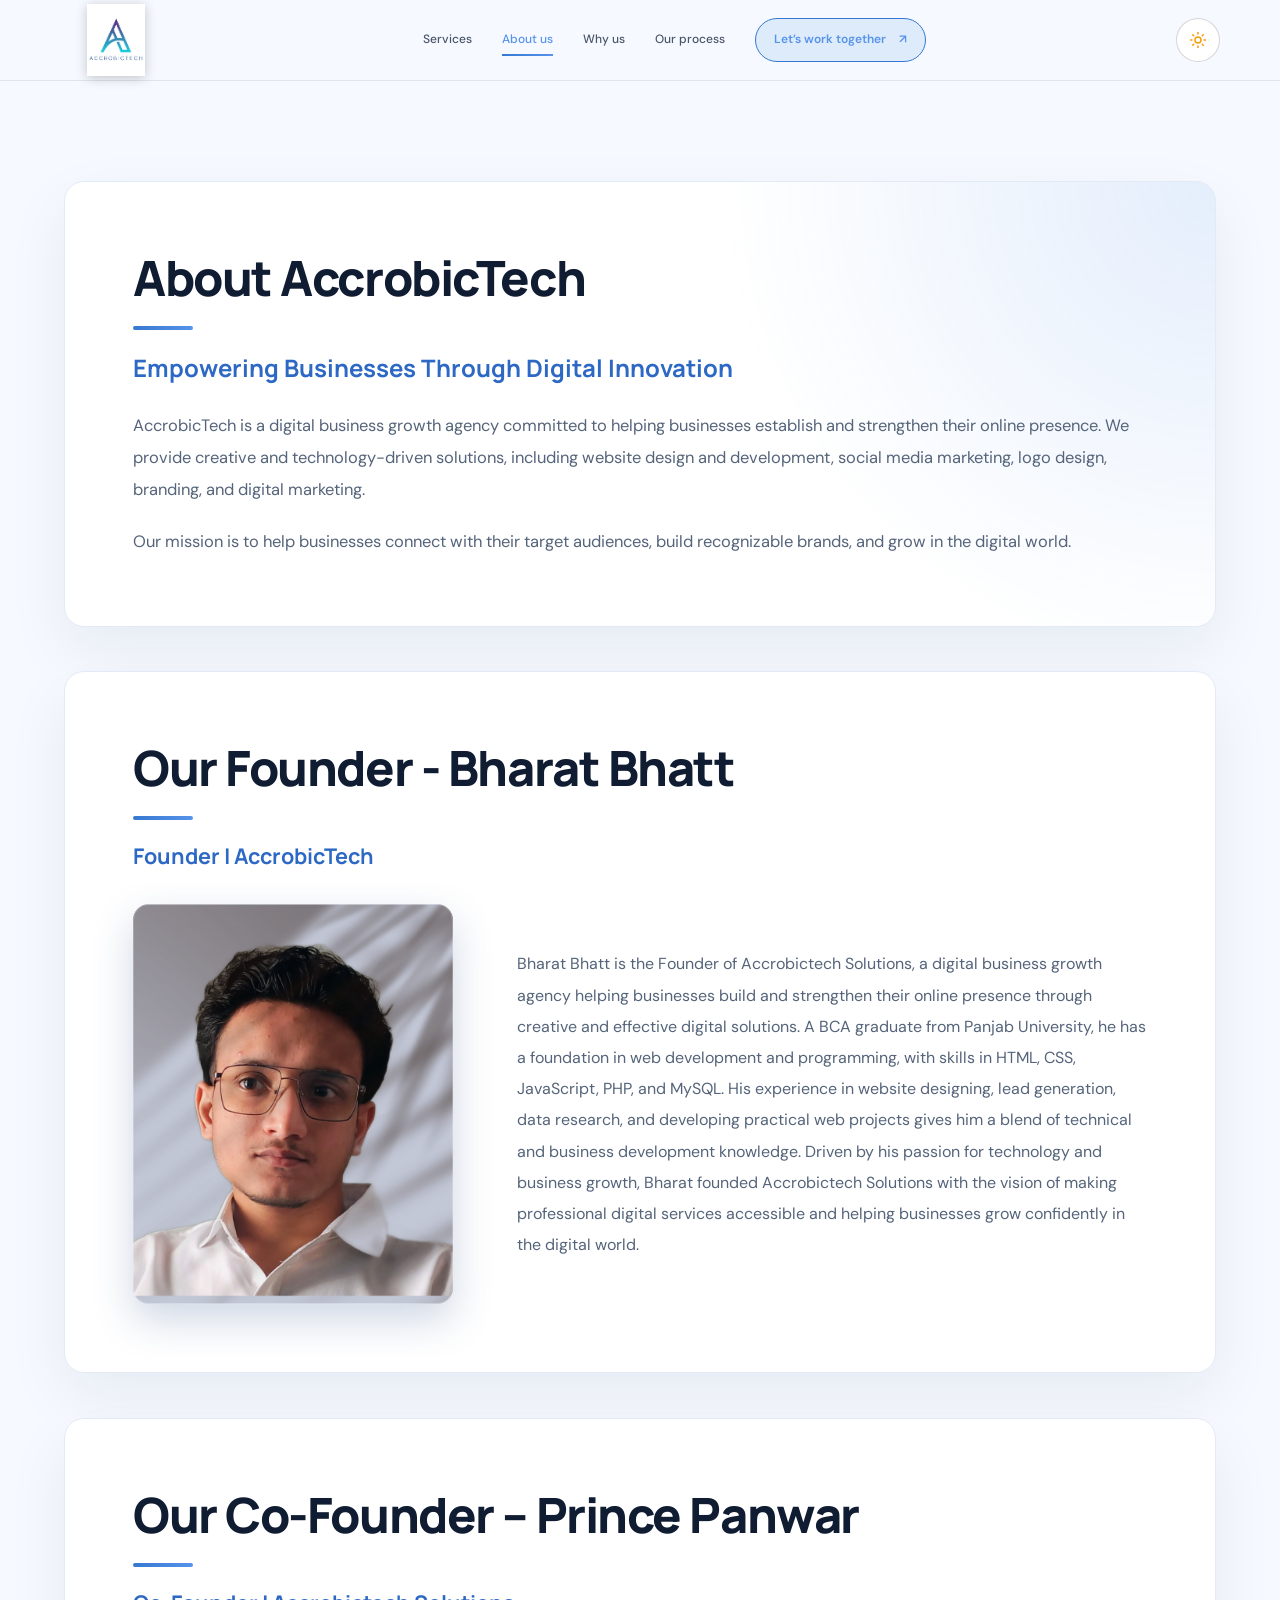
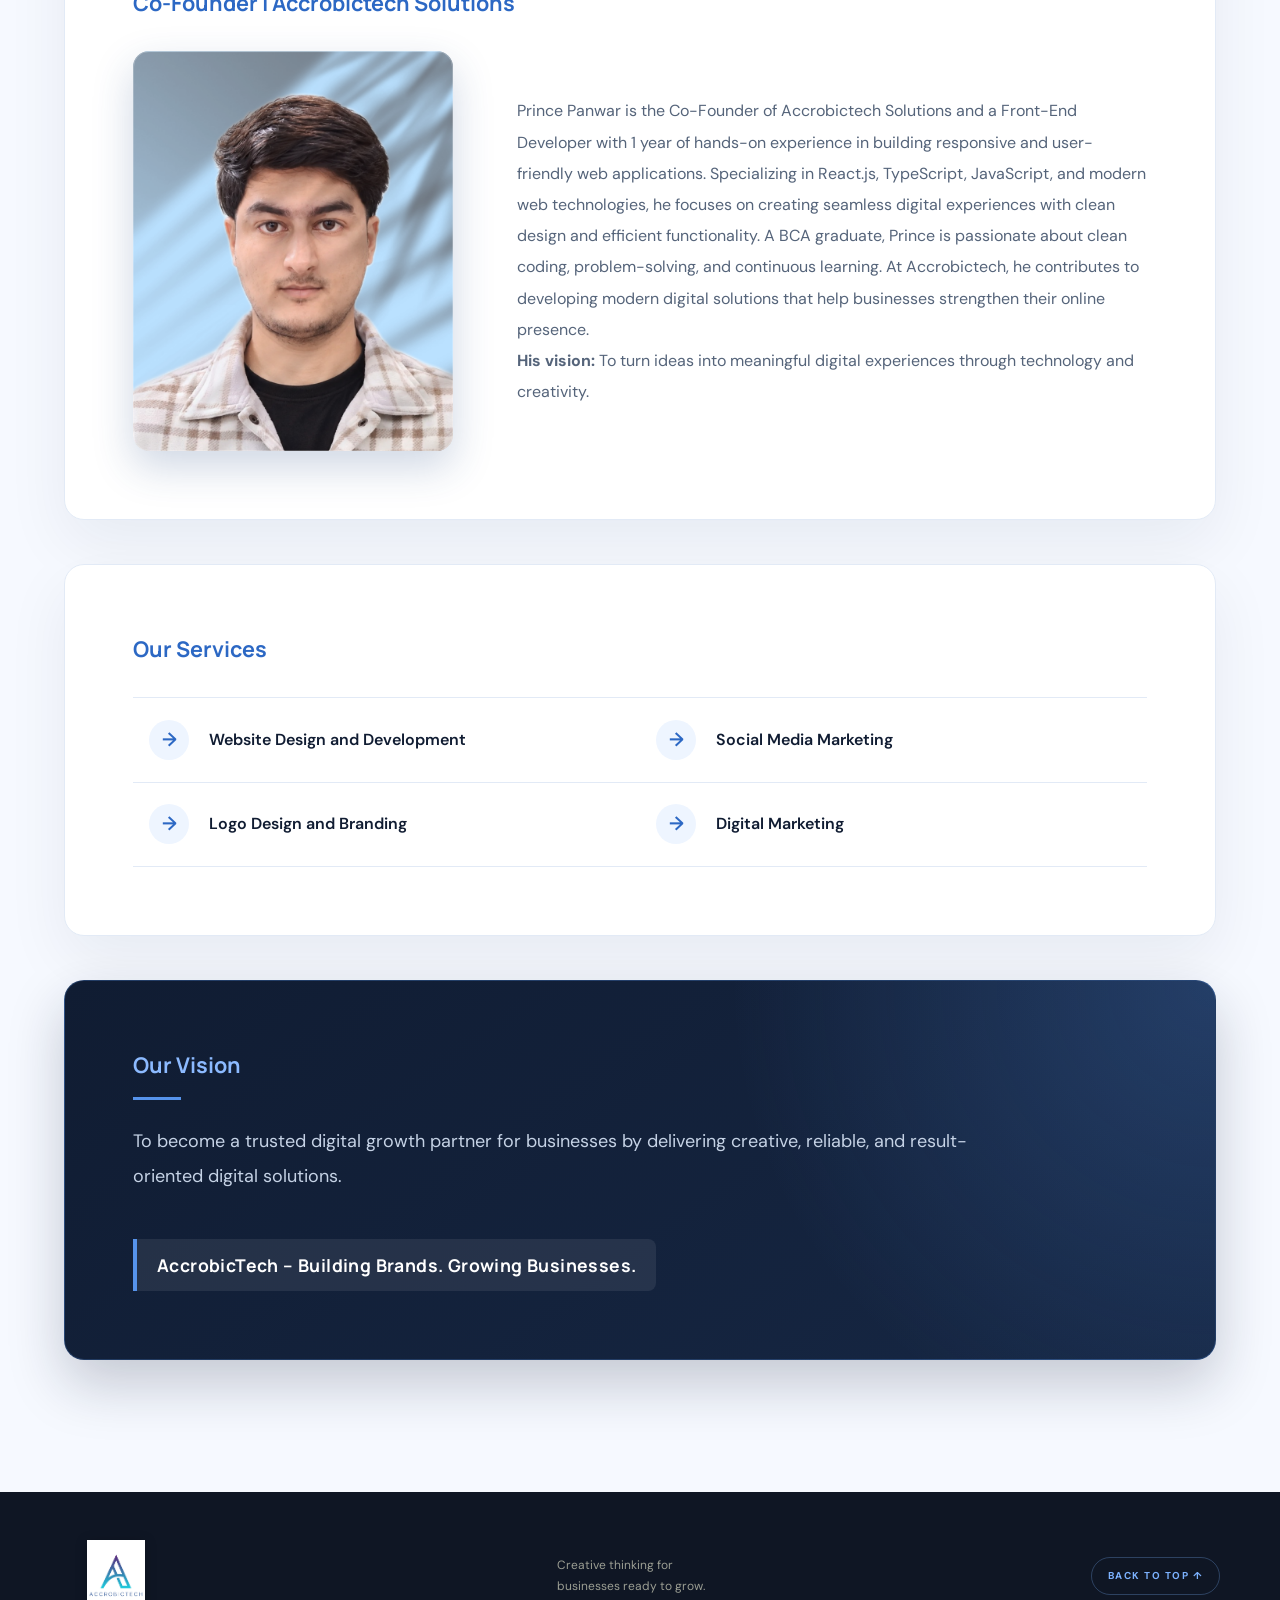
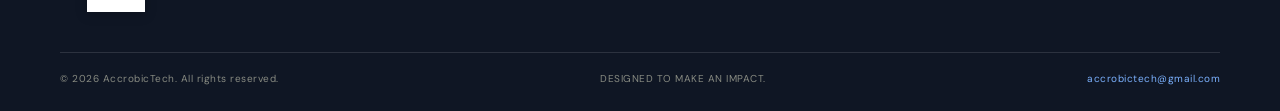
==== commit 32c1662d: "go" ====
--- a/about.html
+++ b/about.html
@@ -10,7 +10,7 @@
                     ? saved
                     : (window.matchMedia && window.matchMedia('(prefers-color-scheme: light)').matches ? 'light' : 'dark');
                 document.documentElement.setAttribute('data-theme', theme);
-            } catch (e) {}
+            } catch (e) { }
         })();
     </script>
     <meta charset="UTF-8">
@@ -137,19 +137,43 @@
             </div>
 
             <div class="ab_acc" data-reveal>
-                <h1>Meet Our Founder – Bharat Bhatt</h1>
-                <h3>Bharat Bhatt – Founder, AccrobicTech</h3>
+                <h1>Our Founder - Bharat Bhatt</h1>
+                <h3> Founder | AccrobicTech</h3>
                 <div class="founder_img">
                     <img src="founders/Founder.png" alt="Bharat Bhatt">
                 </div>
-                <p>Bharat Bhatt is the Founder of AccrobicTech, a digital business growth agency focused on helping
-                    businesses build their digital presence through creative, innovative, and effective solutions.
-
-                    With an interest in web development, digital technologies, and business growth, Bharat established
-                    AccrobicTech with the vision of making professional digital services accessible to businesses.
-
-                    Under his leadership, AccrobicTech aims to deliver meaningful digital experiences through website
-                    development, social media marketing, logo design, branding, and digital marketing solutions.</p>
+                <p>Bharat Bhatt is the Founder of Accrobictech Solutions, a digital business growth agency helping
+                    businesses build and strengthen their online presence through creative and effective digital
+                    solutions.
+
+                    A BCA graduate from Panjab University, he has a foundation in web development and programming, with
+                    skills in HTML, CSS, JavaScript, PHP, and MySQL. His experience in website designing, lead
+                    generation, data research, and developing practical web projects gives him a blend of technical and
+                    business development knowledge.
+
+                    Driven by his passion for technology and business growth, Bharat founded Accrobictech Solutions with
+                    the vision of making professional digital services accessible and helping businesses grow
+                    confidently in the digital world.</p>
+            </div>
+            <div class="ab_acc" data-reveal>
+                <h1>Our Co-Founder – Prince Panwar</h1>
+                <h3>Co-Founder | Accrobictech Solutions</h3>
+                <div class="founder_img">
+                    <img src="founders/co_founder.jpeg" alt="Prince Panwar">
+                </div>
+                <p>Prince Panwar is the Co-Founder of Accrobictech Solutions and a Front-End Developer with 1 year of
+                    hands-on experience in building responsive and user-friendly web applications. Specializing in
+                    React.js, TypeScript, JavaScript, and modern web technologies, he focuses on creating seamless
+                    digital experiences with clean design and efficient functionality.
+
+                    A BCA graduate, Prince is passionate about clean coding, problem-solving, and continuous learning.
+                    At Accrobictech, he contributes to developing modern digital solutions that help businesses
+                    strengthen their online presence.<br>
+                    <b> His vision:</b> To turn ideas into meaningful digital experiences through technology and
+                    creativity.
+                </p>
+
+
             </div>
 
             <div class="ab_acc" data-reveal>
@@ -189,4 +213,4 @@
     <script src="script.js"></script>
 </body>
 
-</html>
+</html>
--- a/style.css
+++ b/style.css
@@ -121,9 +121,9 @@
     color: var(--text-primary);
     line-height: 1.6;
     overflow-x: hidden;
-    transition: background-color 0.45s cubic-bezier(0.22, 1, 0.36, 1),
-        color 0.35s ease;
-    animation: pageFadeIn 0.6s cubic-bezier(0.22, 1, 0.36, 1) both;
+    transition: background-color 0.3s cubic-bezier(0.22, 1, 0.36, 1),
+        color 0.3s ease;
+    animation: pageFadeIn 0.3s cubic-bezier(0.22, 1, 0.36, 1) both;
 }
 
 a {
@@ -184,7 +184,7 @@
     top: 0;
     z-index: 50;
     border-bottom: 1px solid var(--border-subtle);
-    transition: background-color 0.4s ease, border-color 0.35s ease, box-shadow 0.35s ease;
+    transition: background-color 0.3s ease, border-color 0.3s ease, box-shadow 0.3s ease;
 }
 
 .site-header.scrolled {
@@ -197,7 +197,7 @@
     display: flex;
     align-items: center;
     justify-content: space-between;
-    transition: height 0.35s ease;
+    transition: height 0.3s ease;
 }
 
 .site-header.scrolled .nav {
@@ -219,8 +219,8 @@
     object-fit: contain;
     display: block;
     filter: drop-shadow(0 2px 6px rgba(0, 0, 0, 0.22));
-    transition: transform 0.4s cubic-bezier(0.22, 1, 0.36, 1), filter 0.4s ease;
-    animation: brandEntrance 0.8s cubic-bezier(0.22, 1, 0.36, 1) both;
+    transition: transform 0.3s cubic-bezier(0.22, 1, 0.36, 1), filter 0.3s ease;
+    animation: brandEntrance 0.3s cubic-bezier(0.22, 1, 0.36, 1) both;
 }
 
 .brand:hover .brand-logo {
@@ -246,7 +246,7 @@
 .nav-links > a:not(.nav-cta) {
     position: relative;
     padding: 6px 0;
-    transition: color 0.25s ease;
+    transition: color 0.3s ease;
 }
 
 .nav-links > a:not(.nav-cta)::after {
@@ -259,7 +259,7 @@
     background: linear-gradient(90deg, var(--accent), var(--accent-bright));
     transform: scaleX(0);
     transform-origin: right;
-    transition: transform 0.32s cubic-bezier(0.22, 1, 0.36, 1);
+    transition: transform 0.3s cubic-bezier(0.22, 1, 0.36, 1);
 }
 
 .nav-links > a:not(.nav-cta):hover,
@@ -296,7 +296,7 @@
     width: 80%;
     height: 100%;
     background: linear-gradient(120deg, transparent, rgba(255, 255, 255, 0.35), transparent);
-    transition: left 0.55s ease;
+    transition: left 0.3s ease;
 }
 
 .nav-cta:hover {
@@ -355,7 +355,7 @@
     width: 18px;
     height: 18px;
     position: absolute;
-    transition: transform 0.45s cubic-bezier(0.22, 1, 0.36, 1), opacity 0.3s ease;
+    transition: transform 0.3s cubic-bezier(0.22, 1, 0.36, 1), opacity 0.3s ease;
 }
 
 .theme-toggle .icon-sun {
@@ -395,7 +395,7 @@
     overflow: hidden;
     min-height: 700px;
     background: var(--bg-primary);
-    transition: background-color 0.45s ease;
+    transition: background-color 0.3s ease;
 }
 
 .hero::before {
@@ -464,25 +464,30 @@
     animation: pulseRing 2.2s cubic-bezier(0.22, 1, 0.36, 1) infinite;
 }
 
-/* Staggered Hero Copy Entrance */
+/* Staggered Hero Copy Entrance & 0.3s Transitions */
+.hero-copy {
+    transition: transform 0.3s cubic-bezier(0.22, 1, 0.36, 1), opacity 0.3s ease;
+}
+
 .hero-copy .eyebrow {
-    animation: heroFadeUp 0.7s cubic-bezier(0.22, 1, 0.36, 1) 0.08s both;
+    animation: heroFadeUp 0.3s cubic-bezier(0.22, 1, 0.36, 1) 0.04s both;
 }
 
 .hero-copy h1 {
-    animation: heroFadeUp 0.75s cubic-bezier(0.22, 1, 0.36, 1) 0.18s both;
+    animation: heroFadeUp 0.3s cubic-bezier(0.22, 1, 0.36, 1) 0.1s both;
 }
 
 .hero-copy .hero-text {
-    animation: heroFadeUp 0.75s cubic-bezier(0.22, 1, 0.36, 1) 0.28s both;
+    animation: heroFadeUp 0.3s cubic-bezier(0.22, 1, 0.36, 1) 0.16s both;
+    transition: color 0.3s ease, transform 0.3s cubic-bezier(0.22, 1, 0.36, 1);
 }
 
 .hero-copy .hero-actions {
-    animation: heroFadeUp 0.75s cubic-bezier(0.22, 1, 0.36, 1) 0.38s both;
+    animation: heroFadeUp 0.3s cubic-bezier(0.22, 1, 0.36, 1) 0.22s both;
 }
 
 .hero-copy .hero-proof {
-    animation: heroFadeUp 0.75s cubic-bezier(0.22, 1, 0.36, 1) 0.48s both;
+    animation: heroFadeUp 0.3s cubic-bezier(0.22, 1, 0.36, 1) 0.28s both;
 }
 
 .hero h1,
@@ -495,10 +500,6 @@
     margin: 25px 0 20px;
 }
 
-.hero h1 {
-    min-height: 2.22em;
-}
-
 .hero h1 em,
 .section-heading h2 em,
 .intro h2 em,
@@ -506,40 +507,6 @@
 .cta-box h2 em {
     font-style: normal;
     color: var(--accent);
-}
-
-/* Hero Typing Effect */
-.typing-line {
-    display: inline-flex;
-    align-items: baseline;
-    flex-wrap: nowrap;
-}
-
-.typed-word {
-    color: var(--accent);
-    background: linear-gradient(120deg, var(--accent) 0%, #83baff 60%, #a5c9ff 100%);
-    -webkit-background-clip: text;
-    background-clip: text;
-    -webkit-text-fill-color: transparent;
-}
-
-[data-theme="light"] .typed-word {
-    background: linear-gradient(120deg, #245eb0 0%, #3678d0 60%, #5693eb 100%);
-    -webkit-background-clip: text;
-    background-clip: text;
-    -webkit-text-fill-color: transparent;
-}
-
-.typing-cursor {
-    display: inline-block;
-    width: 3px;
-    height: 0.88em;
-    margin-left: 5px;
-    background: var(--accent-bright);
-    border-radius: 2px;
-    vertical-align: -0.06em;
-    box-shadow: 0 0 12px var(--accent-glow);
-    animation: cursorBlink 0.85s steps(1, end) infinite;
 }
 
 .hero-text {
@@ -570,10 +537,10 @@
     font-weight: 700;
     border-radius: 4px;
     cursor: pointer;
-    transition: transform 0.35s cubic-bezier(0.22, 1, 0.36, 1),
+    transition: transform 0.3s cubic-bezier(0.22, 1, 0.36, 1),
         background-color 0.3s ease,
         color 0.3s ease,
-        box-shadow 0.35s ease,
+        box-shadow 0.3s ease,
         border-color 0.3s ease;
     isolation: isolate;
 }
@@ -587,7 +554,7 @@
     height: 100%;
     background: linear-gradient(120deg, transparent, rgba(255, 255, 255, 0.42), transparent);
     transform: skewX(-18deg);
-    transition: left 0.6s cubic-bezier(0.22, 1, 0.36, 1);
+    transition: left 0.3s cubic-bezier(0.22, 1, 0.36, 1);
     z-index: 1;
     pointer-events: none;
 }
@@ -616,7 +583,7 @@
     border-radius: 50%;
     background: rgba(255, 255, 255, 0.4);
     transform: scale(0);
-    animation: rippleEffect 0.6s ease-out forwards;
+    animation: rippleEffect 0.3s ease-out forwards;
     pointer-events: none;
 }
 
@@ -626,7 +593,7 @@
     font-weight: 600;
     color: var(--text-primary);
     padding: 6px 0;
-    transition: color 0.25s ease;
+    transition: color 0.3s ease;
 }
 
 .text-link::after {
@@ -640,7 +607,7 @@
     transform: scaleX(0.35);
     transform-origin: left;
     opacity: 0.6;
-    transition: transform 0.35s cubic-bezier(0.22, 1, 0.36, 1), opacity 0.3s ease;
+    transition: transform 0.3s cubic-bezier(0.22, 1, 0.36, 1), opacity 0.3s ease;
 }
 
 .text-link:hover {
@@ -716,7 +683,8 @@
 }
 
 /* ==========================================
-   HERO ART & ANIMATED HERO LOGO
+   HERO ART, BUBBLING & VIBRATING HERO IMAGE
+   Always running whether hovered or not
    ========================================== */
 .hero-art {
     height: 500px;
@@ -724,7 +692,98 @@
     display: grid;
     place-items: center;
     perspective: 1000px;
-    animation: heroArtEntrance 0.9s cubic-bezier(0.22, 1, 0.36, 1) 0.2s both;
+    animation: heroArtEntrance 0.3s cubic-bezier(0.22, 1, 0.36, 1) 0.1s both;
+}
+
+.hero-art-stage {
+    position: relative;
+    width: 100%;
+    height: 100%;
+    display: grid;
+    place-items: center;
+    transform-style: preserve-3d;
+    transition: transform 0.3s cubic-bezier(0.22, 1, 0.36, 1);
+    animation: heroVibrateBubble 2.4s ease-in-out infinite;
+    animation-play-state: running !important;
+    will-change: transform;
+}
+
+.hero-art:hover .hero-art-stage,
+.hero-art:hover .hero-bubble,
+.hero-art:hover .bubble-ring,
+.hero-art:hover .card-front,
+.hero-art:hover .card-back,
+.hero-art:hover .symbol-core,
+.hero-art:hover .hero-logo-mark,
+.hero-art:hover .floating-tag,
+.hero-art:hover .orbit,
+.hero-art:hover .spark {
+    animation-play-state: running !important;
+}
+
+/* Always-on Rising Bubbles Layer */
+.hero-bubbles {
+    position: absolute;
+    inset: -20px -10px;
+    pointer-events: none;
+    overflow: visible;
+    z-index: 3;
+}
+
+.hero-bubble {
+    position: absolute;
+    bottom: 10%;
+    border-radius: 50%;
+    background: radial-gradient(circle at 30% 30%,
+        rgba(255, 255, 255, 0.75) 0%,
+        rgba(131, 186, 255, 0.45) 38%,
+        rgba(86, 147, 235, 0.14) 72%,
+        rgba(86, 147, 235, 0.04) 100%);
+    border: 1px solid rgba(173, 212, 255, 0.45);
+    box-shadow: inset -3px -3px 8px rgba(86, 147, 235, 0.22),
+        0 4px 16px rgba(86, 147, 235, 0.22);
+    opacity: 0;
+    will-change: transform, opacity;
+    animation: bubbleRise var(--b-dur, 6s) ease-in-out var(--b-delay, 0s) infinite;
+}
+
+[data-theme="light"] .hero-bubble {
+    background: radial-gradient(circle at 30% 30%,
+        rgba(255, 255, 255, 0.92) 0%,
+        rgba(86, 147, 235, 0.38) 45%,
+        rgba(54, 120, 208, 0.14) 100%);
+    border-color: rgba(54, 120, 208, 0.35);
+}
+
+.hero-bubble.b1 { width: 18px; height: 18px; left: 16%; --b-dur: 5.2s; --b-delay: 0s; --b-x: 16px; }
+.hero-bubble.b2 { width: 28px; height: 28px; left: 28%; --b-dur: 6.4s; --b-delay: -1.6s; --b-x: -20px; }
+.hero-bubble.b3 { width: 14px; height: 14px; left: 42%; --b-dur: 4.6s; --b-delay: -2.8s; --b-x: 18px; }
+.hero-bubble.b4 { width: 34px; height: 34px; left: 58%; --b-dur: 7.2s; --b-delay: -0.9s; --b-x: -22px; }
+.hero-bubble.b5 { width: 20px; height: 20px; left: 72%; --b-dur: 5.6s; --b-delay: -3.4s; --b-x: 14px; }
+.hero-bubble.b6 { width: 12px; height: 12px; left: 84%; --b-dur: 4.3s; --b-delay: -1.1s; --b-x: -14px; }
+.hero-bubble.b7 { width: 24px; height: 24px; left: 22%; --b-dur: 6.8s; --b-delay: -4.2s; --b-x: 22px; }
+.hero-bubble.b8 { width: 16px; height: 16px; left: 50%; --b-dur: 5.0s; --b-delay: -2.1s; --b-x: -16px; }
+.hero-bubble.b9 { width: 22px; height: 22px; left: 66%; --b-dur: 6.1s; --b-delay: -4.9s; --b-x: 18px; }
+.hero-bubble.b10 { width: 15px; height: 15px; left: 79%; --b-dur: 4.8s; --b-delay: -3.0s; --b-x: -18px; }
+
+/* Expanding Bubble Ripple Rings around Hero Logo */
+.bubble-ring {
+    position: absolute;
+    width: 112px;
+    height: 112px;
+    border-radius: 50%;
+    border: 1.5px solid rgba(86, 147, 235, 0.55);
+    pointer-events: none;
+    z-index: 1;
+    animation: bubblePulseRing 3.6s cubic-bezier(0.22, 1, 0.36, 1) infinite;
+}
+
+.bubble-ring.r2 {
+    animation-delay: 1.2s;
+}
+
+.bubble-ring.r3 {
+    animation-delay: 2.4s;
 }
 
 .orbit {
@@ -751,9 +810,9 @@
     padding: 21px;
     border-radius: 6px;
     box-shadow: var(--shadow-card);
-    transition: transform 0.35s cubic-bezier(0.22, 1, 0.36, 1),
-        box-shadow 0.35s ease,
-        background-color 0.4s ease;
+    transition: transform 0.3s cubic-bezier(0.22, 1, 0.36, 1),
+        box-shadow 0.3s ease,
+        background-color 0.3s ease;
     will-change: transform;
 }
 
@@ -878,13 +937,14 @@
     height: 108px;
     background: radial-gradient(circle at 30% 30%, #ffffff 0%, #e7f0ff 68%, #d2e4ff 100%);
     border: 2px solid rgba(86, 147, 235, 0.45);
-    border-radius: 50%;
+    border-radius: 52% 48% 54% 46% / 48% 52% 46% 54%;
     display: grid;
     place-items: center;
     z-index: 2;
     position: relative;
     box-shadow: 0 12px 30px rgba(86, 147, 235, 0.35), inset 0 0 18px rgba(86, 147, 235, 0.18);
-    animation: logoCorePulse 3.6s ease-in-out infinite;
+    animation: logoCorePulse 3.6s ease-in-out infinite,
+        bubbleMorph 6.5s ease-in-out infinite;
 }
 
 .hero-logo-mark {
@@ -893,12 +953,12 @@
     object-fit: contain;
     display: block;
     filter: drop-shadow(0 4px 10px rgba(54, 120, 208, 0.32));
-    animation: heroLogoFloat 4.2s ease-in-out infinite;
-    transition: transform 0.45s cubic-bezier(0.22, 1, 0.36, 1);
+    animation: heroLogoVibrate 1.5s ease-in-out infinite;
+    transition: filter 0.3s ease;
 }
 
 .hero-art:hover .hero-logo-mark {
-    transform: scale(1.1) rotate(-4deg);
+    filter: drop-shadow(0 8px 18px rgba(86, 147, 235, 0.6));
 }
 
 .symbol-orbit-track {
@@ -948,7 +1008,7 @@
     font-weight: 600;
     z-index: 4;
     box-shadow: 0 12px 32px rgba(0, 0, 0, 0.24);
-    transition: transform 0.35s ease, border-color 0.35s ease;
+    transition: transform 0.3s ease, border-color 0.3s ease;
 }
 
 .floating-tag:hover {
@@ -1067,7 +1127,7 @@
    ========================================== */
 .services {
     background: var(--bg-primary);
-    transition: background-color 0.45s ease;
+    transition: background-color 0.3s ease;
 }
 
 .section-heading {
@@ -1100,9 +1160,9 @@
     position: relative;
     overflow: hidden;
     border: 1px solid var(--border-subtle);
-    transition: transform 0.42s cubic-bezier(0.22, 1, 0.36, 1),
-        box-shadow 0.42s ease,
-        border-color 0.35s ease;
+    transition: transform 0.3s cubic-bezier(0.22, 1, 0.36, 1),
+        box-shadow 0.3s ease,
+        border-color 0.3s ease;
 }
 
 .service-card::after {
@@ -1111,7 +1171,7 @@
     inset: 0;
     background: radial-gradient(circle at top right, rgba(255, 255, 255, 0.24), transparent 55%);
     opacity: 0;
-    transition: opacity 0.4s ease;
+    transition: opacity 0.3s ease;
     pointer-events: none;
 }
 
@@ -1156,7 +1216,7 @@
     display: grid;
     place-items: center;
     position: relative;
-    transition: transform 0.45s cubic-bezier(0.22, 1, 0.36, 1);
+    transition: transform 0.3s cubic-bezier(0.22, 1, 0.36, 1);
 }
 
 .service-card:hover .service-icon {
@@ -1201,7 +1261,7 @@
 .browser-icon b {
     font-size: 32px;
     color: #5693eb;
-    transition: transform 0.35s ease;
+    transition: transform 0.3s ease;
 }
 
 .service-card:hover .browser-icon b {
@@ -1215,7 +1275,7 @@
 
 .social-icon b {
     display: inline-block;
-    transition: transform 0.35s cubic-bezier(0.22, 1, 0.36, 1);
+    transition: transform 0.3s cubic-bezier(0.22, 1, 0.36, 1);
 }
 
 .service-card:hover .social-icon b {
@@ -1248,7 +1308,7 @@
     right: 65px;
     top: 17px;
     color: #3678d0;
-    transition: transform 0.5s ease;
+    transition: transform 0.3s ease;
 }
 
 .service-card:hover .logo-icon i {
@@ -1310,7 +1370,7 @@
     color: var(--statement-ink);
     position: relative;
     overflow: hidden;
-    transition: background 0.45s ease, color 0.35s ease;
+    transition: background 0.3s ease, color 0.3s ease;
 }
 
 .statement-inner {
@@ -1405,7 +1465,7 @@
 .process {
     background: var(--process-bg);
     color: var(--process-ink);
-    transition: background-color 0.45s ease, color 0.35s ease;
+    transition: background-color 0.3s ease, color 0.3s ease;
 }
 
 .process .section-heading > p {
@@ -1423,7 +1483,7 @@
     border-right: 1px solid var(--process-border);
     margin-right: 25px;
     position: relative;
-    transition: transform 0.35s cubic-bezier(0.22, 1, 0.36, 1);
+    transition: transform 0.3s cubic-bezier(0.22, 1, 0.36, 1);
 }
 
 .process-step::before {
@@ -1434,7 +1494,7 @@
     width: 0;
     height: 2px;
     background: var(--accent);
-    transition: width 0.45s cubic-bezier(0.22, 1, 0.36, 1);
+    transition: width 0.3s cubic-bezier(0.22, 1, 0.36, 1);
 }
 
 .process-step:hover {
@@ -1478,7 +1538,7 @@
 .cta-section {
     padding: 100px 0;
     background: var(--bg-primary);
-    transition: background-color 0.45s ease;
+    transition: background-color 0.3s ease;
 }
 
 .cta-box {
@@ -1529,7 +1589,7 @@
     background: var(--accent-soft);
     border: 1px solid var(--border-subtle);
     color: var(--text-primary);
-    transition: transform 0.32s cubic-bezier(0.22, 1, 0.36, 1),
+    transition: transform 0.3s cubic-bezier(0.22, 1, 0.36, 1),
         background-color 0.3s ease,
         color 0.3s ease,
         border-color 0.3s ease,
@@ -1634,7 +1694,7 @@
 
 .footer-bottom a {
     color: #7cb2ff;
-    transition: color 0.25s ease;
+    transition: color 0.3s ease;
 }
 
 .footer-bottom a:hover {
@@ -1642,13 +1702,13 @@
 }
 
 /* ==========================================
-   SCROLL REVEAL SYSTEM
+   SCROLL REVEAL SYSTEM (0.3s)
    ========================================== */
 [data-reveal] {
     opacity: 0;
-    transform: translateY(32px);
-    transition: opacity 0.78s cubic-bezier(0.22, 1, 0.36, 1),
-        transform 0.78s cubic-bezier(0.22, 1, 0.36, 1);
+    transform: translateY(24px);
+    transition: opacity 0.3s cubic-bezier(0.22, 1, 0.36, 1),
+        transform 0.3s cubic-bezier(0.22, 1, 0.36, 1);
     transition-delay: var(--reveal-delay, 0ms);
     will-change: opacity, transform;
 }
@@ -1715,12 +1775,36 @@
     }
 }
 
-@keyframes cursorBlink {
-    0%, 49% {
-        opacity: 1;
-    }
-    50%, 100% {
-        opacity: 0;
+@keyframes heroLogoVibrate {
+    0%, 100% {
+        transform: translate3d(0, 0, 0) scale(1) rotate(0deg);
+    }
+    20% {
+        transform: translate3d(-1.5px, -3px, 0) scale(1.03) rotate(-1.2deg);
+    }
+    40% {
+        transform: translate3d(1.5px, -5px, 0) scale(1.05) rotate(1.2deg);
+    }
+    60% {
+        transform: translate3d(-1px, -2px, 0) scale(1.02) rotate(-0.8deg);
+    }
+    80% {
+        transform: translate3d(1px, 1px, 0) scale(1.01) rotate(0.8deg);
+    }
+}
+
+@keyframes heroVibrateBubble {
+    0%, 100% {
+        transform: translate3d(0, 0, 0) scale(1);
+    }
+    25% {
+        transform: translate3d(2px, -6px, 0) scale(1.012);
+    }
+    50% {
+        transform: translate3d(-2px, -10px, 0) scale(1.02);
+    }
+    75% {
+        transform: translate3d(1.5px, -4px, 0) scale(1.008);
     }
 }
 
@@ -1863,6 +1947,56 @@
     to {
         transform: scale(3.5);
         opacity: 0;
+    }
+}
+
+@keyframes bubbleRise {
+    0% {
+        transform: translate3d(0, 20px, 0) scale(0.45);
+        opacity: 0;
+    }
+    18% {
+        opacity: 0.85;
+    }
+    55% {
+        transform: translate3d(var(--b-x, 14px), -190px, 0) scale(1.05);
+        opacity: 0.72;
+    }
+    85% {
+        opacity: 0.35;
+    }
+    100% {
+        transform: translate3d(calc(var(--b-x, 14px) * -0.5), -390px, 0) scale(0.75);
+        opacity: 0;
+    }
+}
+
+@keyframes bubblePulseRing {
+    0% {
+        transform: scale(0.95);
+        opacity: 0.72;
+    }
+    70% {
+        opacity: 0.22;
+    }
+    100% {
+        transform: scale(1.9);
+        opacity: 0;
+    }
+}
+
+@keyframes bubbleMorph {
+    0%, 100% {
+        border-radius: 52% 48% 54% 46% / 48% 52% 46% 54%;
+        transform: translateY(0) scale(1);
+    }
+    33% {
+        border-radius: 47% 53% 48% 52% / 54% 46% 52% 48%;
+        transform: translateY(-4px) scale(1.03);
+    }
+    66% {
+        border-radius: 54% 46% 51% 49% / 46% 54% 49% 51%;
+        transform: translateY(2px) scale(0.985);
     }
 }
 
@@ -2213,13 +2347,6 @@
    ACCESSIBILITY: REDUCED MOTION
    ========================================== */
 @media (prefers-reduced-motion: reduce) {
-    *,
-    *::before,
-    *::after {
-        animation: none !important;
-        transition-duration: 0.01ms !important;
-    }
-
     [data-reveal] {
         opacity: 1 !important;
         transform: none !important;
--- a/styles.css
+++ b/styles.css
@@ -43,7 +43,7 @@
     border-radius: 1.25rem;
     box-shadow: var(--about-shadow);
     overflow: hidden;
-    transition: background-color 0.4s ease, border-color 0.35s ease, transform 0.4s ease, box-shadow 0.4s ease;
+    transition: background-color 0.3s ease, border-color 0.3s ease, transform 0.3s ease, box-shadow 0.3s ease;
 }
 
 .ab_acc:hover {
@@ -166,7 +166,7 @@
     display: block;
     object-fit: cover;
     object-position: center top;
-    transition: transform 0.7s cubic-bezier(0.22, 1, 0.36, 1);
+    transition: transform 0.3s cubic-bezier(0.22, 1, 0.36, 1);
 }
 
 .founder_img:hover img {
@@ -216,7 +216,7 @@
     background: var(--about-soft-bg);
     border-radius: 50%;
     font-size: 1.2rem;
-    transition: transform 0.35s cubic-bezier(0.22, 1, 0.36, 1),
+    transition: transform 0.3s cubic-bezier(0.22, 1, 0.36, 1),
         background-color 0.3s ease,
         color 0.3s ease;
 }
